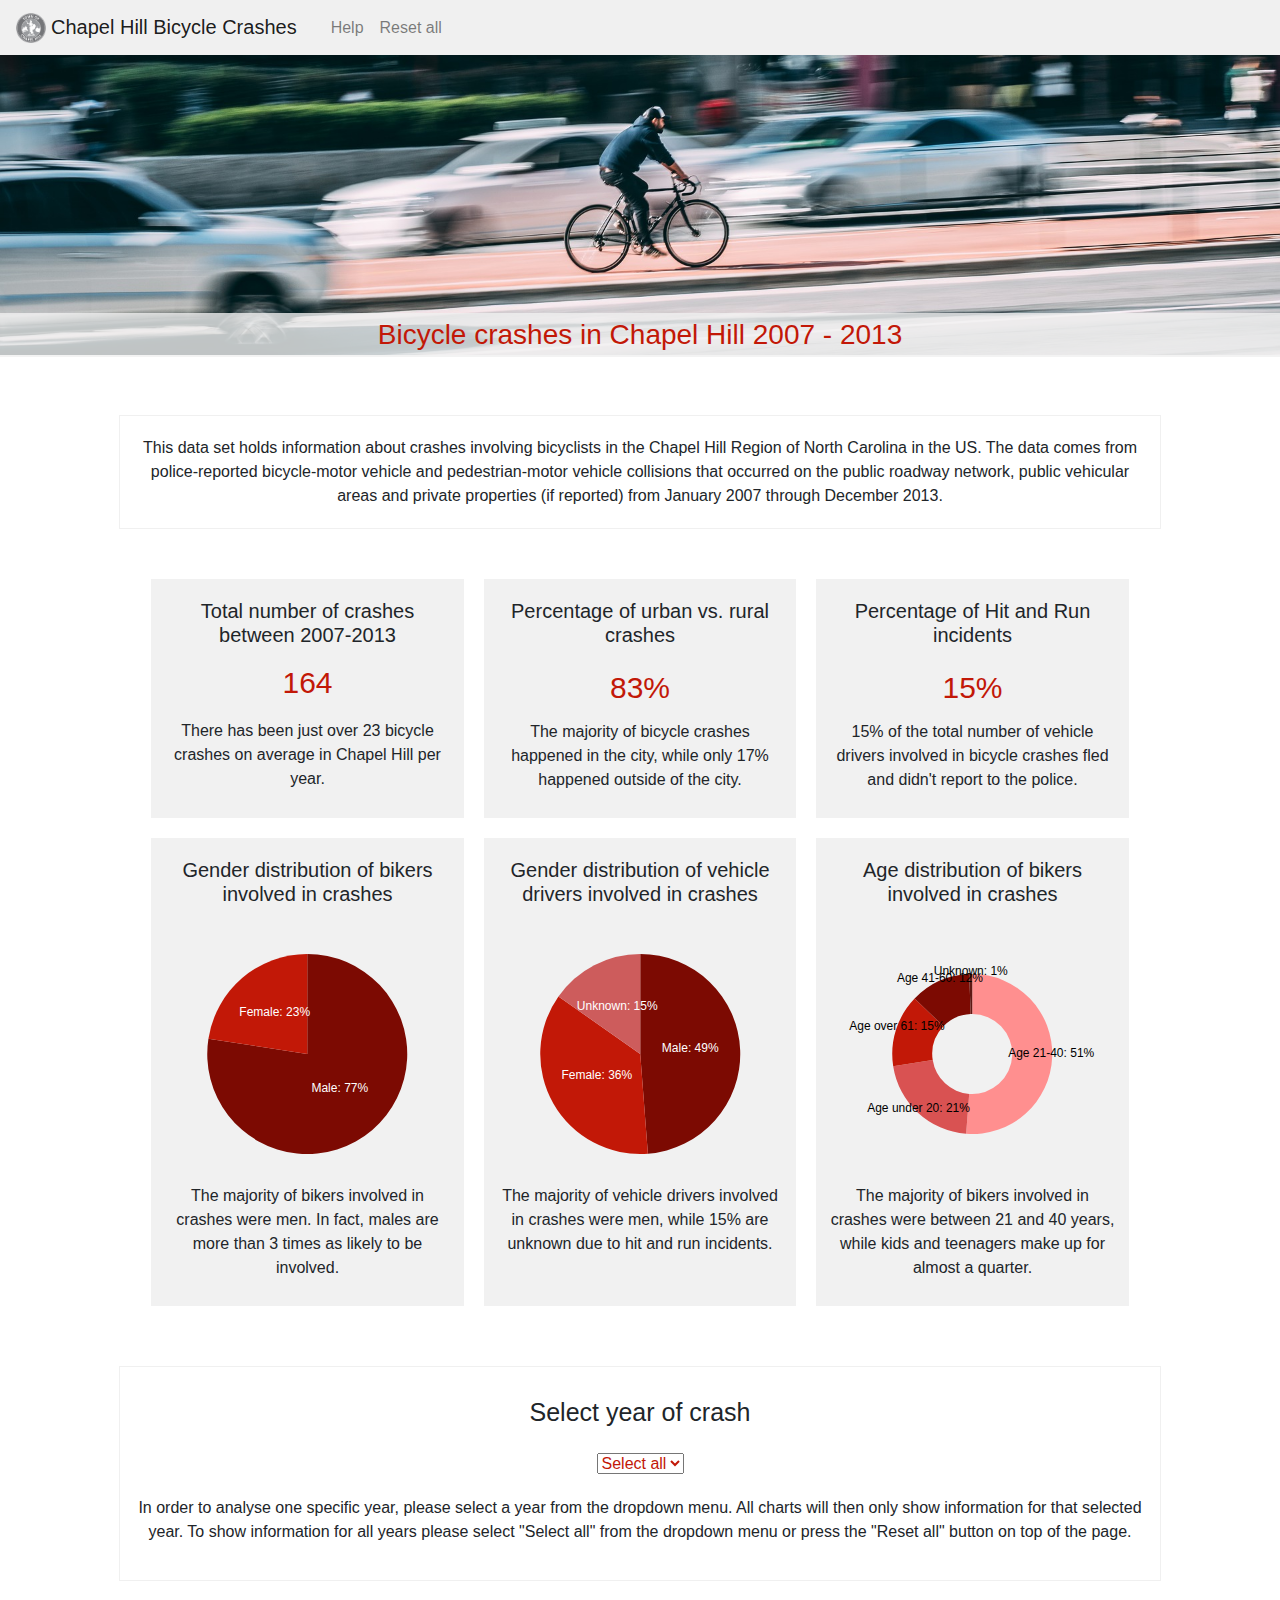
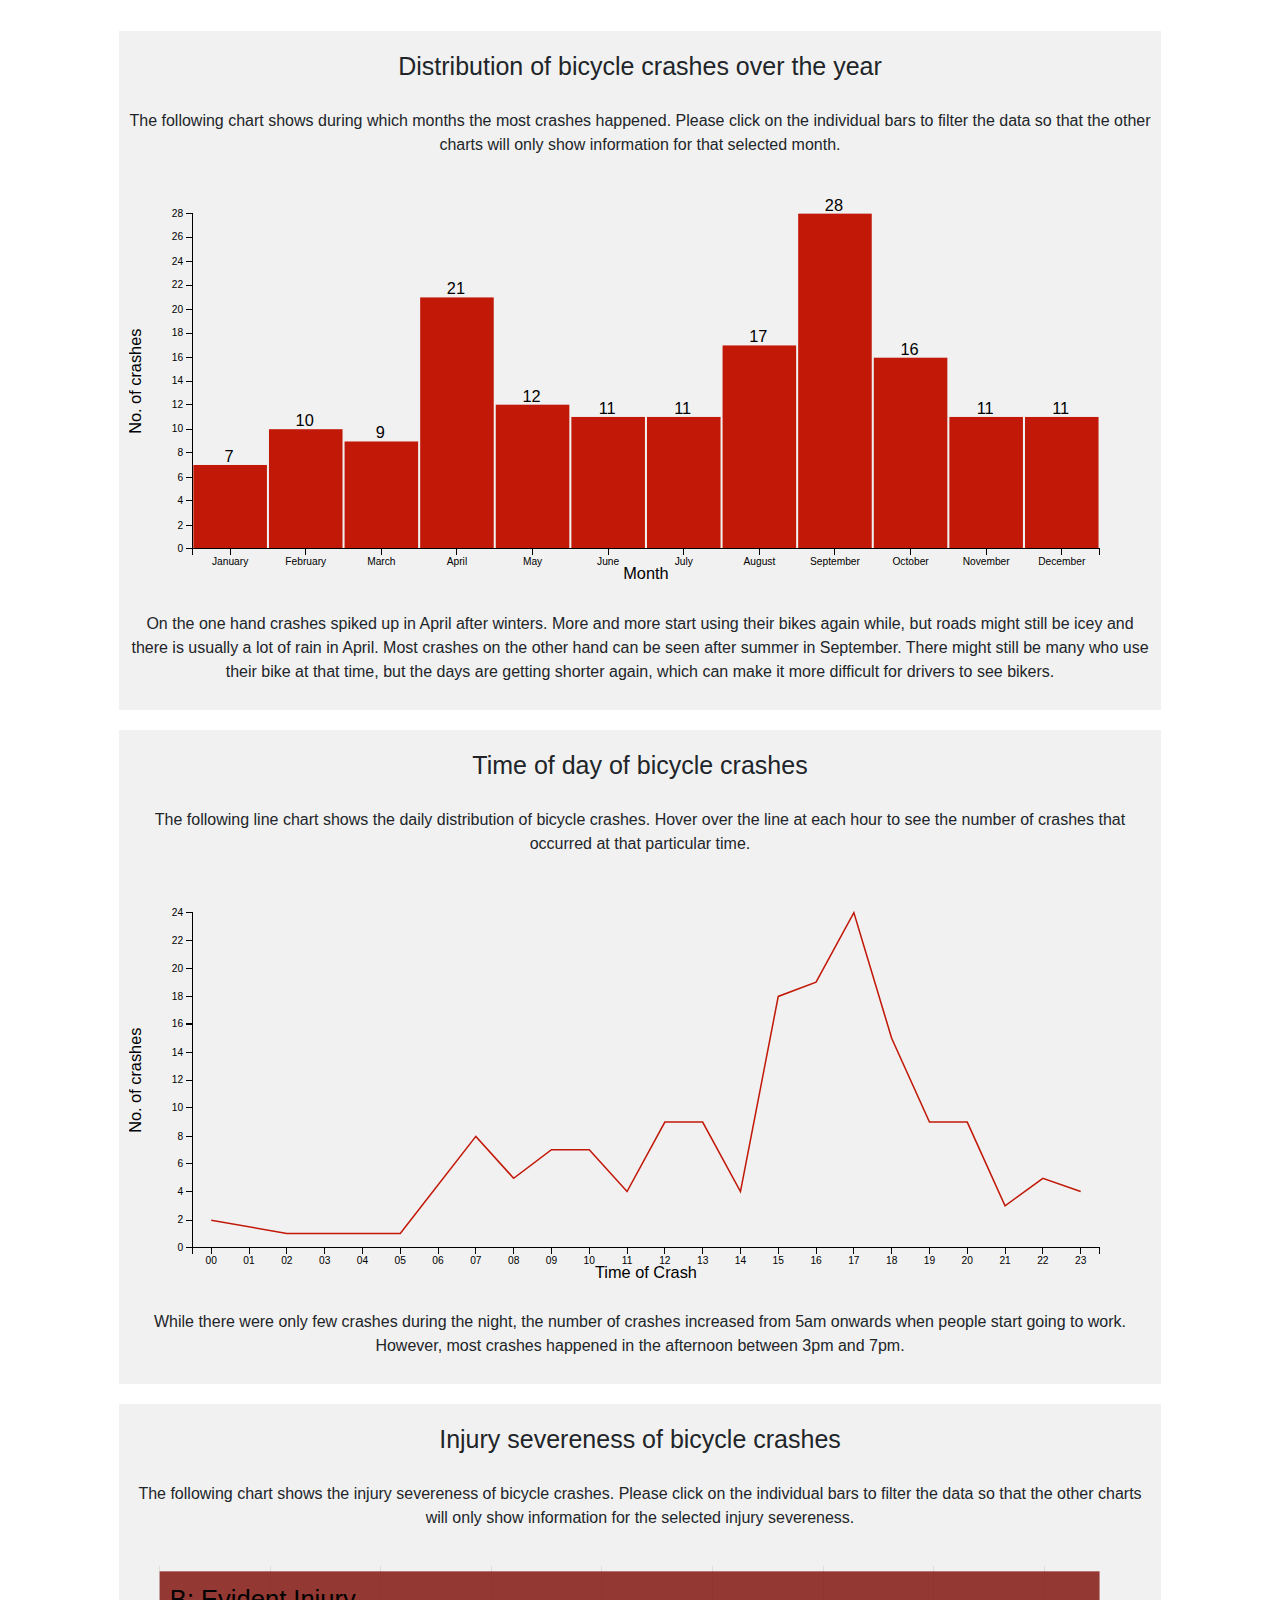
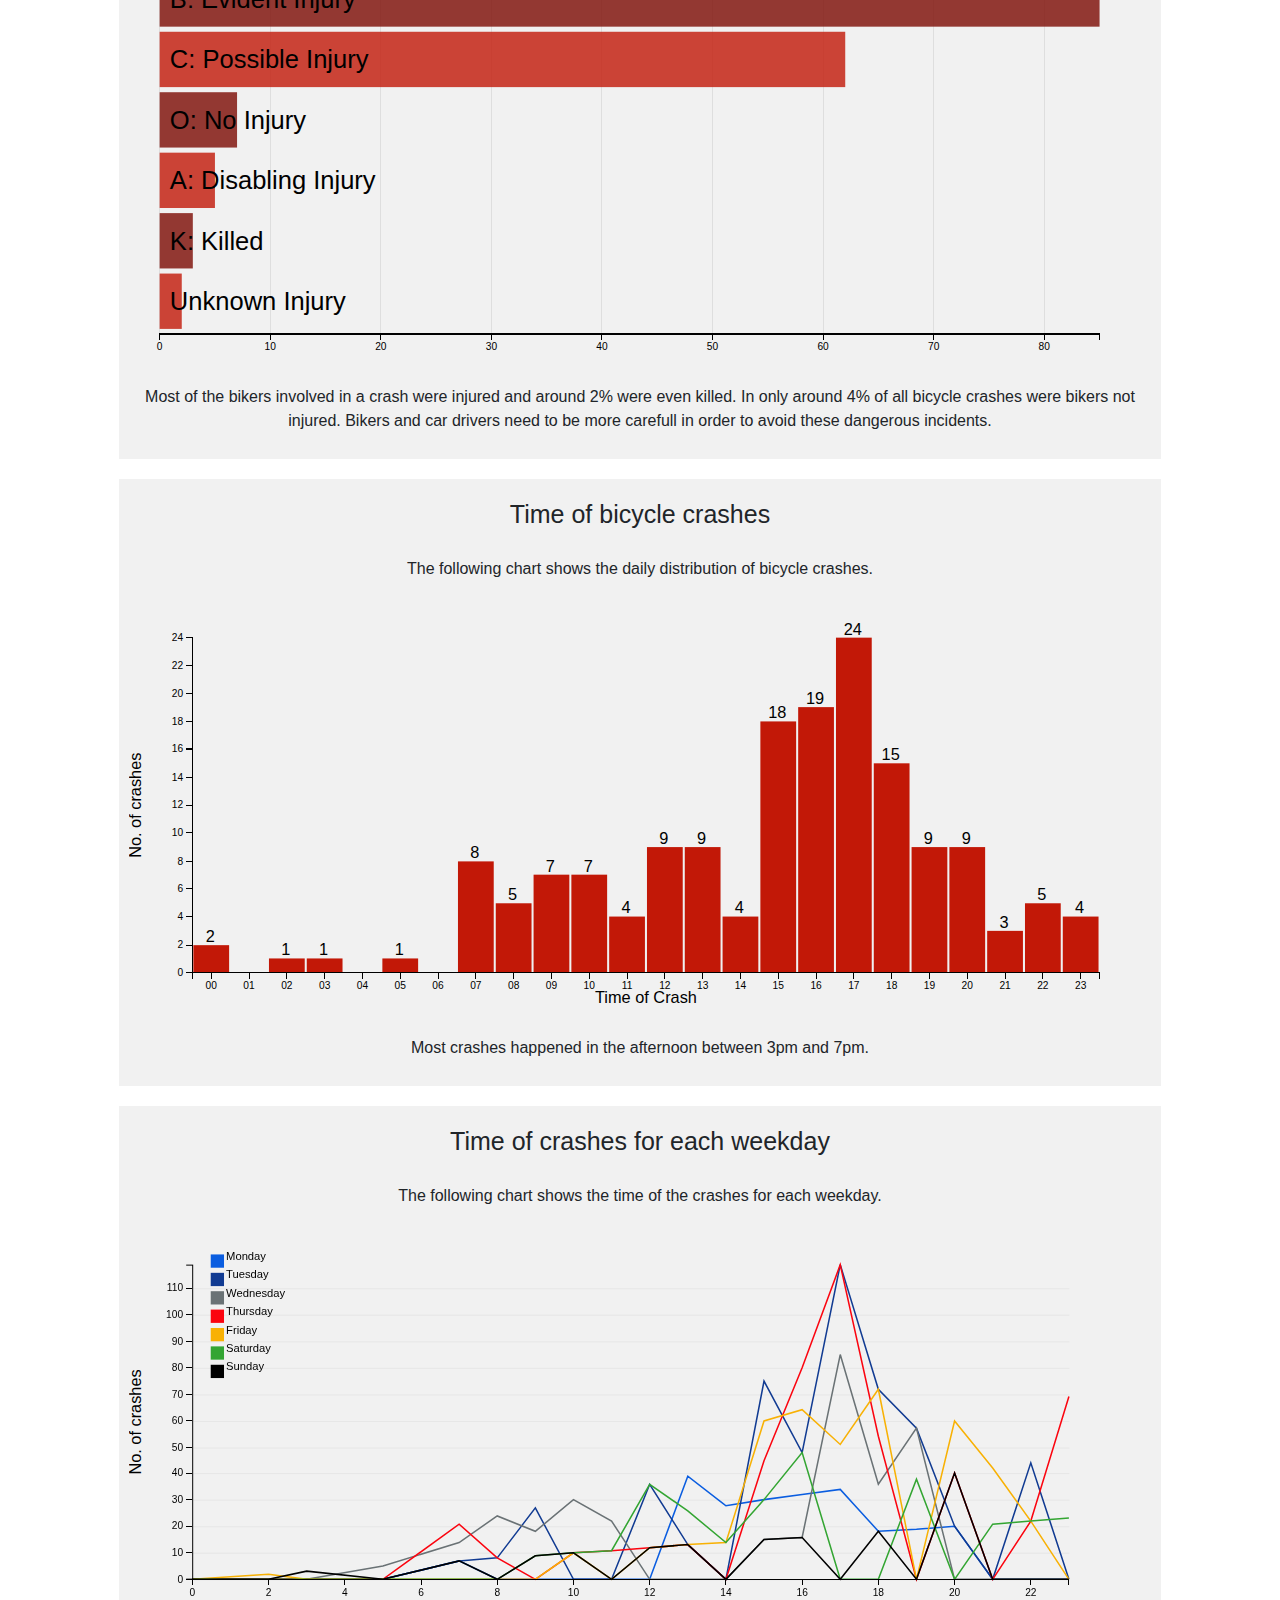
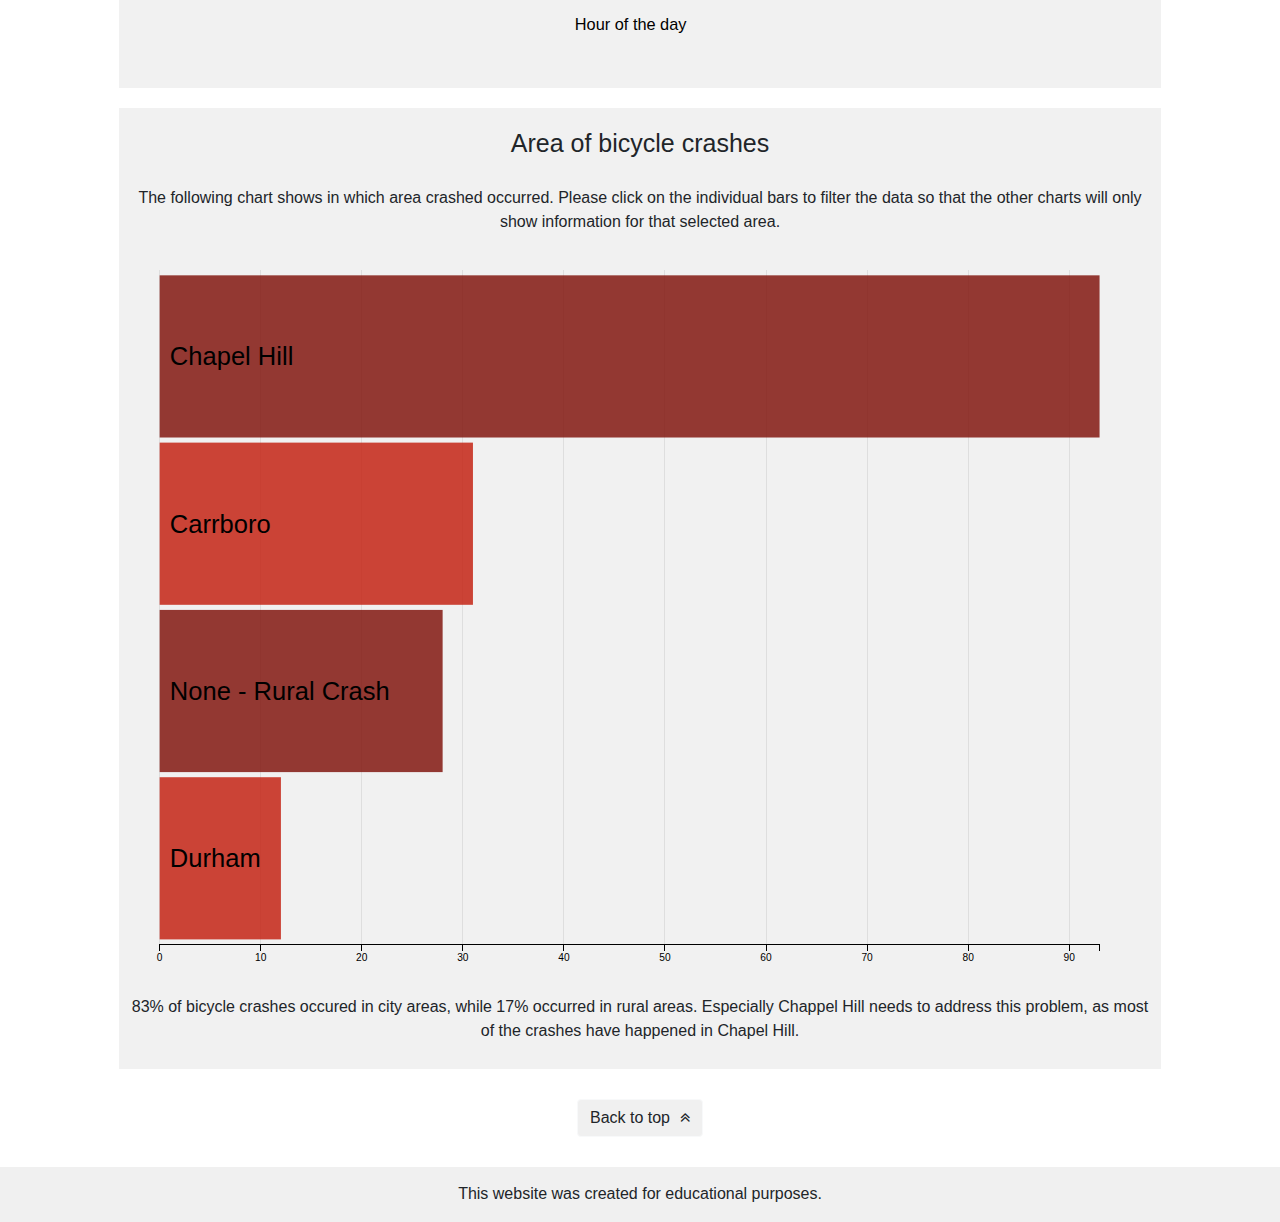
==== index.html @ 03b52eb2 "small changes" ====
<!DOCTYPE html>
<html lang="en">

<head>
    <meta charset="UTF-8">
    <meta name="viewport" content="width=device-width, initial-scale=1.0">
    <meta http-equiv="X-UA-Compatible" content="ie=edge">
    <title>Chapel Hill Bicycle crashes</title>

    <link rel="stylesheet" href="https://stackpath.bootstrapcdn.com/bootstrap/4.3.1/css/bootstrap.min.css" type="text/css" />
    <link rel="stylesheet" href="https://stackpath.bootstrapcdn.com/font-awesome/4.7.0/css/font-awesome.min.css" type="text/css" />
    <link rel="stylesheet" href="assets/css/dc.min.css" type="text/css" />
    <link rel="stylesheet" href="assets/css/style.css" type="text/css" />
    <link rel="shortcut icon" href="assets/images/town.png">

    <script src="assets/js/d3.min.js"></script>
    <script src="assets/js/crossfilter.min.js"></script>
    <script src="assets/js/dc.min.js"></script>
    <script src="assets/js/queue.min.js"></script>
    <script src="assets/js/graph.js"></script>
    <script src="assets/js/helper-reset.js"></script>
</head>

<body id="top-of-page">

    <!--********** Navbar **********-->

    <nav class="navbar navbar-expand-sm navbar-light fixed-top">
        <a class="navbar-brand nav-mobile" href="index.html">
            <img src="assets/images/town.png" width="30" height="30" class="d-inline-block align-center" alt="Chapel Hill">Chapel Hill
        </a>

        <a class="navbar-brand nav-desktop" href="index.html">
            <img src="assets/images/town.png" width="30" height="30" class="d-inline-block align-center" alt="Chapel Hill">Chapel Hill Bicycle Crashes
        </a>

        <button class="navbar-toggler" type="button" data-toggle="collapse" data-target="#navbarNavDropdown" aria-controls="navbarNavDropdown" aria-expanded="false" aria-label="Toggle navigation">
            <span class="navbar-toggler-icon"></span>
        </button>

        <div class="collapse navbar-collapse" id="navbarNavDropdown">
            <ul class="navbar-nav">
                <li class="nav-item">
                    <!--<a class="nav-link" href="">Help</a>-->
                    <button id="help-button" class="nav-link nav-button">Help</button>
                </li>
                <li class="nav-item">
                    <!--<a class="nav-link" id="reset-button" href="">Reset data</a>-->
                    <button id="reset-button" class="nav-link nav-button">Reset all</button>
                </li>
            </ul>
        </div>
    </nav>

    <!--********** Help window **********-->

    <div id="help-modal" class="help-window">
        <div class="help-box">
            <div class="help-header">
                <h2>Help - how to use this dashboard</h2>
                <span class="help-close"><i class="fa fa-window-close" aria-hidden="true"></i></span>
            </div>
            <div class="help-content">
                <p>Using interactive charts and statistical numbers this dashboard illustrates Chapel Hill's bicycle crashes between 2007-2013. By clicking onto a section of most of these charts the data can be filtered to that specific data segment. All
                    other graphs will synchronize and also display data to the specific section. By clicking on multiple sections, the combined data results can be viewed across all charts.</p>
                <p>The data can be reset at anytime by clicking the "Reset all" button at in the navigation bar on the top of the screen. This will be visible at any time, even as you scroll down the page. When in mobile use the "Reset all" button is accessible
                    through the drowndown button on the top right corner.</p>
                <p>The data was retrieved from <a href="https://catalog.data.gov/dataset/bicycle-crashes">Data.gov</a>, where the original data set can be found. Some columns of the data set were removed as they were not needed for this project.</p>
            </div>
        </div>
    </div>

    <!--********** Top **********-->

    <main>
        <header class="container-fluid top-container">
            <div class="row top-pic"></div>
            <h1 class="top-header col-12">Bicycle crashes in Chapel Hill 2007 - 2013</h1>
        </header>

        <section class="container-fluid">
            <div class="container-fluid intro-container">
                <div class="row justify-content-center">
                    <p class="col-lg-10 col-md-12 introduction">This data set holds information about crashes involving bicyclists in the Chapel Hill Region of North Carolina in the US. The data comes from police-reported bicycle-motor vehicle and pedestrian-motor vehicle collisions that occurred
                        on the public roadway network, public vehicular areas and private properties (if reported) from January 2007 through December 2013.</p>
                </div>
            </div>
        </section>

        <!--********** Stats **********-->

        <section class="container-fluid">
            <div class="container-fluid">
                <div class="row justify-content-center">
                    <div class="col-lg-3 col-md-12 stats-box">
                        <h2 class="stats-title">Total number of crashes between 2007-2013</h2>
                        <h3 class="stats-number">164</h3>
                        <!--<div id="crash-number"></div>-->
                        <p>There has been just over 23 bicycle crashes on average in Chapel Hill per year.</p>
                    </div>

                    <div class="col-lg-3 col-md-12 stats-box">
                        <h2 class="stats-title">Percentage of urban vs. rural crashes</h2>
                        <div id="urban-rural-number" class="stats-number"></div>
                        <p>The majority of bicycle crashes happened in the city, while only 17% happened outside of the city.</p>
                    </div>

                    <div class="col-lg-3 col-md-12 stats-box">
                        <h2 class="stats-title">Percentage of Hit and Run incidents</h2>
                        <div id="hit-run-number" class="stats-number"></div>
                        <p>15% of the total number of vehicle drivers involved in bicycle crashes fled and didn't report to the police.</p>
                    </div>
                </div>
            </div>
        </section>

        <!--********** Pie Charts **********-->

        <section class="container-fluid">
            <div class="container-fluid">
                <div class="row justify-content-center">
                    <div class="col-lg-3 col-md-12 stats-box">
                        <h2 class="stats-title">Gender distribution of bikers involved in crashes</h2>
                        <div id="gender-pie-bike"></div>
                        <p>The majority of bikers involved in crashes were men. In fact, males are more than 3 times as likely to be involved.</p>
                    </div>

                    <div class="col-lg-3 col-md-12 stats-box">
                        <h2 class="stats-title">Gender distribution of vehicle drivers involved in crashes</h2>
                        <div id="gender-pie-drvr"></div>
                        <p>The majority of vehicle drivers involved in crashes were men, while 15% are unknown due to hit and run incidents.</p>
                    </div>

                    <div class="col-lg-3 col-md-12 stats-box">
                        <h2 class="stats-title">Age distribution of bikers involved in crashes</h2>
                        <div id="pie-age-class"></div>
                        <p>The majority of bikers involved in crashes were between 21 and 40 years, while kids and teenagers make up for almost a quarter.</p>
                    </div>
                </div>
            </div>
        </section>

        <!--********** Year selector **********-->

        <section class="container-fluid">
            <div class="container-fluid year-selec-container">
                <div class="row justify-content-center">
                    <div class="col-lg-10 col-md-12 year-selector-box">
                        <h2 class="chart-title">Select year of crash</h2>
                        <div class="year-selector-dropdown" id="year-selector"></div>
                        <p>In order to analyse one specific year, please select a year from the dropdown menu. All charts will then only show information for that selected year. To show information for all years please select "Select all" from the dropdown
                            menu or press the "Reset all" button on top of the page.</p>
                    </div>
                </div>
            </div>
        </section>

        <!--********** Months Bar Chart **********-->

        <section class="container-fluid">
            <div class="container-fluid">
                <div class="row justify-content-center">
                    <div class="col-lg-10 col-md-12 graph-box">
                        <h2 class="chart-title">Distribution of bicycle crashes over the year</h2>
                        <p class="chart-intro">The following chart shows during which months the most crashes happened. Please click on the individual bars to filter the data so that the other charts will only show information for that selected month.</p>
                        <div id="crash-month"></div>
                        <p class="chart-description">On the one hand crashes spiked up in April after winters. More and more start using their bikes again while, but roads might still be icey and there is usually a lot of rain in April. Most crashes on the other hand can be seen
                            after summer in September. There might still be many who use their bike at that time, but the days are getting shorter again, which can make it more difficult for drivers to see bikers.</p>

                    </div>
                </div>
            </div>
        </section>

        <!--********** Crash Hour Line Chart **********-->

        <section class="container-fluid">
            <div class="container-fluid">
                <div class="row justify-content-center">
                    <div class="col-lg-10 col-md-12 graph-box">
                        <h2 class="chart-title">Time of day of bicycle crashes</h2>
                        <p class="chart-intro">The following line chart shows the daily distribution of bicycle crashes. Hover over the line at each hour to see the number of crashes that occurred at that particular time.</p>
                        <div id="crash-hour-line"></div>
                        <p class="chart-description">While there were only few crashes during the night, the number of crashes increased from 5am onwards when people start going to work. However, most crashes happened in the afternoon between 3pm and 7pm.</p>
                    </div>
                </div>
            </div>
        </section>

        <!--********** Crash Severeness Row Chart **********-->

        <section class="container-fluid">
            <div class="container-fluid">
                <div class="row justify-content-center">
                    <div class="col-lg-10 col-md-12 graph-box">
                        <h2 class="chart-title">Injury severeness of bicycle crashes</h2>
                        <p class="chart-intro">The following chart shows the injury severeness of bicycle crashes. Please click on the individual bars to filter the data so that the other charts will only show information for the selected injury severeness.</p>
                        <div id="crash-severeness"></div>
                        <p class="chart-description">Most of the bikers involved in a crash were injured and around 2% were even killed. In only around 4% of all bicycle crashes were bikers not injured. Bikers and car drivers need to be more carefull in order to avoid these dangerous
                            incidents.
                        </p>
                    </div>
                </div>
            </div>
        </section>

        <!--********** Crash Hour Bar Chart **********-->

        <section class="container-fluid">
            <div class="container-fluid">
                <div class="row justify-content-center">
                    <div class="col-lg-10 col-md-12 graph-box">
                        <h2 class="chart-title">Time of bicycle crashes</h2>
                        <p class="chart-intro">The following chart shows the daily distribution of bicycle crashes.</p>
                        <div id="crash-hour"></div>
                        <p class="chart-description">Most crashes happened in the afternoon between 3pm and 7pm.</p>
                    </div>
                </div>
            </div>
        </section>

        <!--********** Crash Hour Composite Chart per Weekday **********-->

        <section class="container-fluid">
            <div class="container-fluid">
                <div class="row justify-content-center">
                    <div class="col-lg-10 col-md-12 graph-box">
                        <h2 class="chart-title">Time of crashes for each weekday</h2>
                        <p class="chart-intro">The following chart shows the time of the crashes for each weekday.</p>
                        <div id="time"></div>
                        <p class="chart-description"></p>
                    </div>
                </div>
            </div>
        </section>

        <!--********** Area Row Chart **********-->

        <section class="container-fluid">
            <div class="container-fluid">
                <div class="row justify-content-center">
                    <div class="col-lg-10 col-md-12 graph-box">
                        <h2 class="chart-title">Area of bicycle crashes</h2>
                        <p class="chart-intro">The following chart shows in which area crashed occurred. Please click on the individual bars to filter the data so that the other charts will only show information for that selected area.</p>
                        <div id="crash-city"></div>
                        <p class="chart-description">83% of bicycle crashes occured in city areas, while 17% occurred in rural areas. Especially Chappel Hill needs to address this problem, as most of the crashes have happened in Chapel Hill.</p>
                    </div>
                </div>
            </div>
        </section>

        <!--********** Back to Top Button **********-->

        <section class="container-fluid">
            <div class="row justify-content-center">
                <div class="col-lg-10 col-md-12 back-to-top">
                    <a href="#top-of-page" class="btn btn-light back-to-top-button">Back to top<i class="fa fa-angle-double-up" aria-hidden="true"></i></a>
                </div>
            </div>
        </section>

    </main>

    <footer class="container-fluid">
        <div class="footer-text">
            <p>This website was created for educational purposes.</p>
        </div>
    </footer>

    <script src="https://code.jquery.com/jquery-3.3.1.slim.min.js" integrity="sha384-q8i/X+965DzO0rT7abK41JStQIAqVgRVzpbzo5smXKp4YfRvH+8abtTE1Pi6jizo" crossorigin="anonymous"></script>
    <script src="https://stackpath.bootstrapcdn.com/bootstrap/4.1.3/js/bootstrap.min.js" integrity="sha384-ChfqqxuZUCnJSK3+MXmPNIyE6ZbWh2IMqE241rYiqJxyMiZ6OW/JmZQ5stwEULTy" crossorigin="anonymous"></script>
</body>

</html>
---- assets/css/dc.min.css ----
.dc-chart .box text,.dc-chart g.axis text{-webkit-touch-callout:none;-khtml-user-select:none;pointer-events:none}.dc-chart path.dc-symbol,.dc-legend g.dc-legend-item.fadeout{fill-opacity:.5;stroke-opacity:.5}div.dc-chart{float:left}.dc-chart rect.bar{stroke:none;cursor:pointer}.dc-chart rect.bar:hover{fill-opacity:.5}.dc-chart rect.deselected{stroke:none;fill:#ccc}.dc-chart .pie-slice{fill:#fff;font-size:12px;cursor:pointer}.dc-chart .pie-slice.external{fill:#000}.dc-chart .pie-slice :hover,.dc-chart .pie-slice.highlight{fill-opacity:.8}.dc-chart .pie-path{fill:none;stroke-width:2px;stroke:#000;opacity:.4}.dc-chart .selected circle,.dc-chart .selected path{stroke-width:3;stroke:#ccc;fill-opacity:1}.dc-chart .deselected circle,.dc-chart .deselected path{stroke:none;fill-opacity:.5;fill:#ccc}.dc-chart .axis line,.dc-chart .axis path{fill:none;stroke:#000;shape-rendering:crispEdges}.dc-chart .axis text{font:10px sans-serif}.dc-chart .axis .grid-line,.dc-chart .axis .grid-line line,.dc-chart .grid-line,.dc-chart .grid-line line{fill:none;stroke:#ccc;opacity:.5;shape-rendering:crispEdges}.dc-chart .brush rect.background{z-index:-999}.dc-chart .brush rect.extent{fill:#4682b4;fill-opacity:.125}.dc-chart .brush .resize path{fill:#eee;stroke:#666}.dc-chart path.line{fill:none;stroke-width:1.5px}.dc-chart path.area{fill-opacity:.3;stroke:none}.dc-chart path.highlight{stroke-width:3;fill-opacity:1;stroke-opacity:1}.dc-chart g.state{cursor:pointer}.dc-chart g.state :hover{fill-opacity:.8}.dc-chart g.state path{stroke:#fff}.dc-chart g.deselected path{fill:grey}.dc-chart g.deselected text{display:none}.dc-chart g.row rect{fill-opacity:.8;cursor:pointer}.dc-chart g.row rect:hover{fill-opacity:.6}.dc-chart g.row text{fill:#fff;font-size:12px;cursor:pointer}.dc-chart g.dc-tooltip path{fill:none;stroke:grey;stroke-opacity:.8}.dc-chart g.county path{stroke:#fff;fill:none}.dc-chart g.debug rect{fill:#00f;fill-opacity:.2}.dc-chart g.axis text{-webkit-user-select:none;-moz-user-select:none;-ms-user-select:none;user-select:none}.dc-chart .node{font-size:.7em;cursor:pointer}.dc-chart .node :hover{fill-opacity:.8}.dc-chart .bubble{stroke:none;fill-opacity:.6}.dc-chart .highlight{fill-opacity:1;stroke-opacity:1}.dc-chart .fadeout{fill-opacity:.2;stroke-opacity:.2}.dc-chart .box text{font:10px sans-serif;-webkit-user-select:none;-moz-user-select:none;-ms-user-select:none;user-select:none}.dc-chart .box circle,.dc-chart .box line{fill:#fff}.dc-chart .box circle,.dc-chart .box line,.dc-chart .box rect{stroke:#000;stroke-width:1.5px}.dc-chart .box .center{stroke-dasharray:3,3}.dc-chart .box .outlier{fill:none;stroke:#ccc}.dc-chart .symbol,.dc-chart circle.dot{stroke:none}.dc-chart .box.deselected{opacity:.5}.dc-chart .box.deselected .box{fill:#ccc}.dc-chart .heatmap .box-group.deselected rect{stroke:none;fill-opacity:.5;fill:#ccc}.dc-chart .heatmap g.axis text{pointer-events:all;cursor:pointer}.dc-chart .empty-chart .pie-slice{cursor:default}.dc-chart .empty-chart .pie-slice path{fill:#fee;cursor:default}.dc-data-count{float:right;margin-top:15px;margin-right:15px}.dc-data-count .filter-count,.dc-data-count .total-count{color:#3182bd;font-weight:700}.dc-legend{font-size:11px}.dc-legend .dc-legend-item{cursor:pointer}.dc-hard .number-display{float:none}
---- assets/css/style.css ----
body {
    padding-top: 55px;
}

/* ************************************************** Navbar */

.navbar {
    margin-bottom: 0;
    width: 100%;
    height: 55px;
    background-color: rgb(240, 240, 240);
    border: 0;
}

.navbar-brand img {
    margin-right: 5px;
}

.nav-desktop {
    display: none;
}

.navbar-collapse {
    background-color: rgb(240, 240, 240);
}

.navbar .navbar-toggler {
    border: 0;
}

.navbar-nav {
    padding-left: 10px;
}

.nav-button {
    border: none;
    background-color: transparent;
}

/* ************************************************** Help window */

.help-window {
    display: none;
    position: fixed;
    z-index: 1;
    left: 0;
    top: 0;
    width: 100%;
    height: 100%;
    overflow: auto;
    background-color: rgba(0, 0, 0, 0.7);
}

.help-box {
    margin: 25% auto;
    padding: 20px;
    position: relative;
    width: 80%;
    background-color: rgb(240, 240, 240);
    animation-name: helpWindow;
    animation-duration: 0.3s;
}

@keyframes helpWindow {
    from {
        left: -500px;
        opacity: 0;
    }
    to {
        left: 0;
        opacity: 1;
    }
}

.help-header {
    text-align: center;
}

.help-header h2 {
    font-size: 20px;
    padding-top: 15px;
}

.help-close {
    position: absolute;
    top: 0px;
    left: 90%;
    font-size: 1.5em;
    padding-top: 10px;
}

.help-close:hover {
    color: grey;
    cursor: pointer;
}

.help-content {
    padding: 20px 30px;
}

/* ************************************************** Top */

.top-container {
    position: relative;
    text-align: center;
}

.top-pic {
    height: 300px;
    background-image: url('../images/bike-traffic.jpg');
    background-position: center;
    background-repeat: no-repeat;
    background-size: cover;
}

.top-header {
    font-size: 25px;
    color: #C21807;
    background-color: rgba(240, 240, 240, 0.8);
    position: absolute;
    top: 77%;
    left: 0;
    padding: 5px 0;
}

.intro-container {
    padding-top: 50px;
    padding-bottom: 30px;
}

.introduction {
    border: 1px solid rgba(240, 240, 240);
    padding: 20px 10px;
    margin: 10px;
    text-align: center;
}

/* ************************************************** Stat Numbers */

.stats-box {
    padding: 10px;
    margin: 10px;
    text-align: center;
    background-color: rgb(240, 240, 240, 0.9);
}

.stats-title {
    font-size: 20px;
    padding-top: 10px;
    padding-bottom: 10px;
}

.stats-number {
    font-size: 30px;
    padding-bottom: 10px;
    color: #C21807;
    text-align: center;
}

div.dc-chart {
    float: none!important;
}

.dc-chart g.row text {
    fill: black;
    font-size: 25px;
}

.year-selec-container {
    padding-top: 40px;
    padding-bottom: 30px;
}

.year-selector-box {
    padding: 20px 10px;
    margin: 10px;
    border: 1px solid rgba(240, 240, 240);
    text-align: center;
}

.year-selector-dropdown {
    padding-top: 7px;
    padding-bottom: 20px;
}

.dc-select-menu {
    color: #C21807;
}

/* ************************************************** Charts */

.graph-box {
    padding: 10px;
    margin: 10px;
    text-align: center;
    background-color: rgb(240, 240, 240, 0.9);
}

.chart-title {
    font-size: 25px;
    padding-top: 10px;
    padding-bottom: 10px;
    /*color: #C21807;*/
}

.chart-intro {
    padding-top: 10px;
    padding-bottom: 10px;
}

.chart-description {
    padding-top: 20px;
}

.x-axis-label {
    padding-top: 20px;
}

/* ************************************************** Back to Top Button */

.back-to-top {
    padding-top: 20px;
    padding-bottom: 30px;
    text-align: center;
}

.back-to-top-button {
    background-color: rgb(240, 240, 240);
}

.fa-angle-double-up {
    padding-left: 10px;
}


/* ************************************************** Footer */

footer {
    height: 55px;
    background-color: rgb(240, 240, 240);
}

.footer-text {
    font-size: 11px;
    text-align: center;
    padding-top: 15px;
}

/* ************************************************** Media Queries */

@media (min-width:470px) {
    .nav-mobile {
        display: none;
    }
    .nav-desktop {
        display: inline-block;
    }
    .top-header {
        top: 87%;
    }
    .footer-text {
        font-size:16px;
    }
}

@media (min-width:524px) {
    .top-header {
        font-size: 28px;
        top: 86%;
    }
}

@media (min-width:1030px) {
    .help-header h2 {
        font-size: 25px;
    }
}
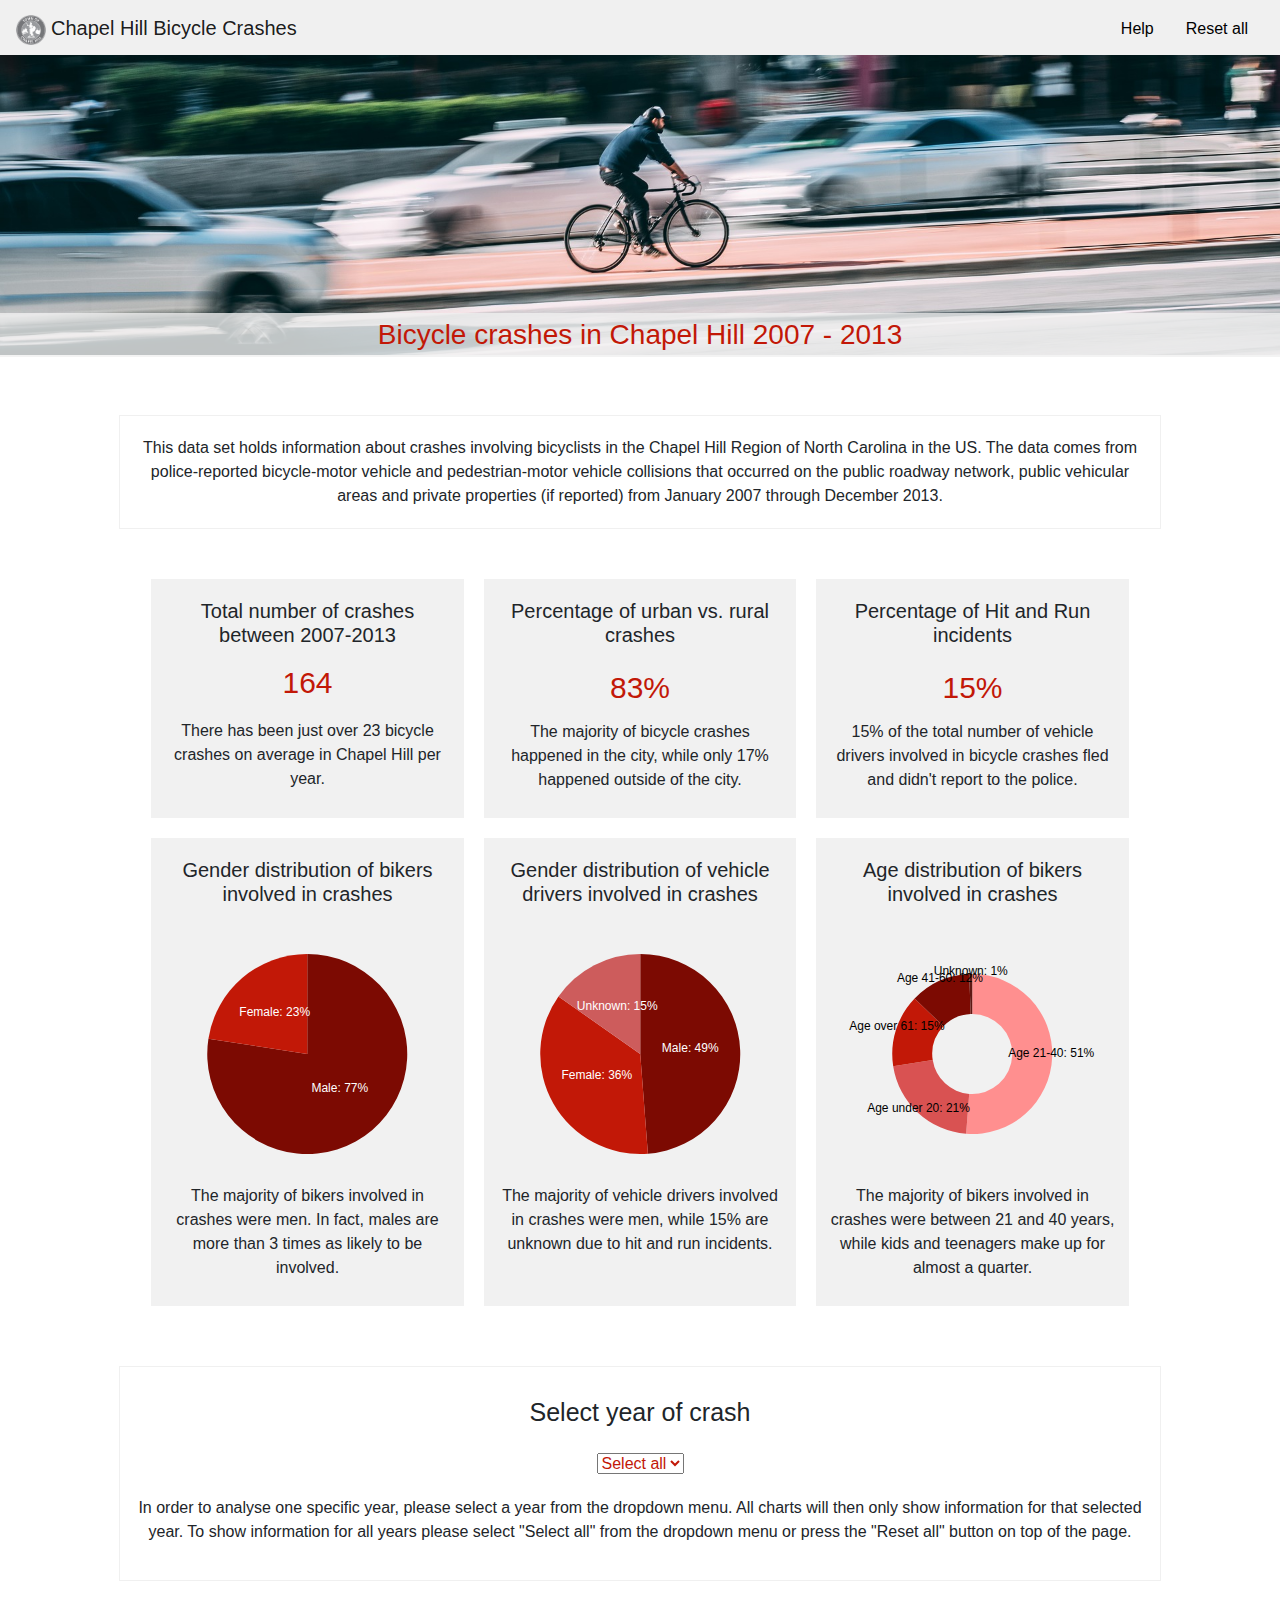
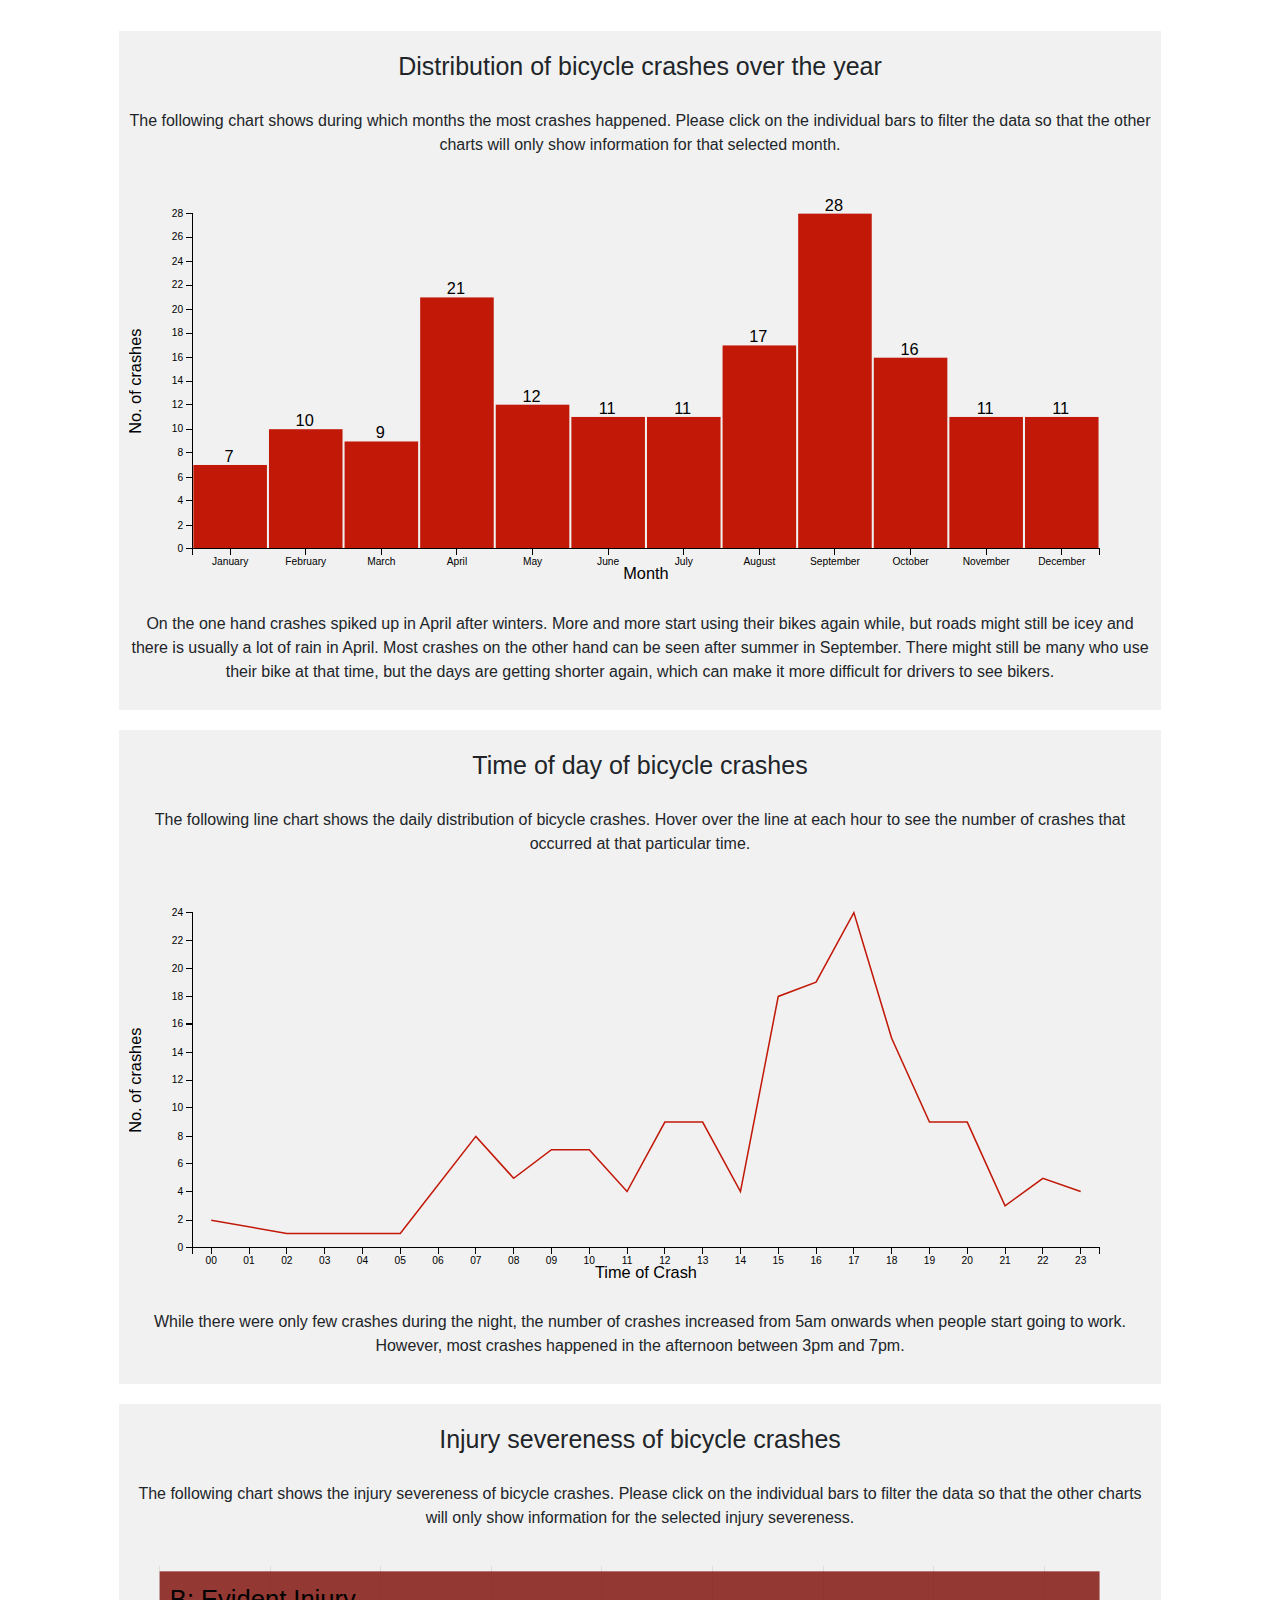
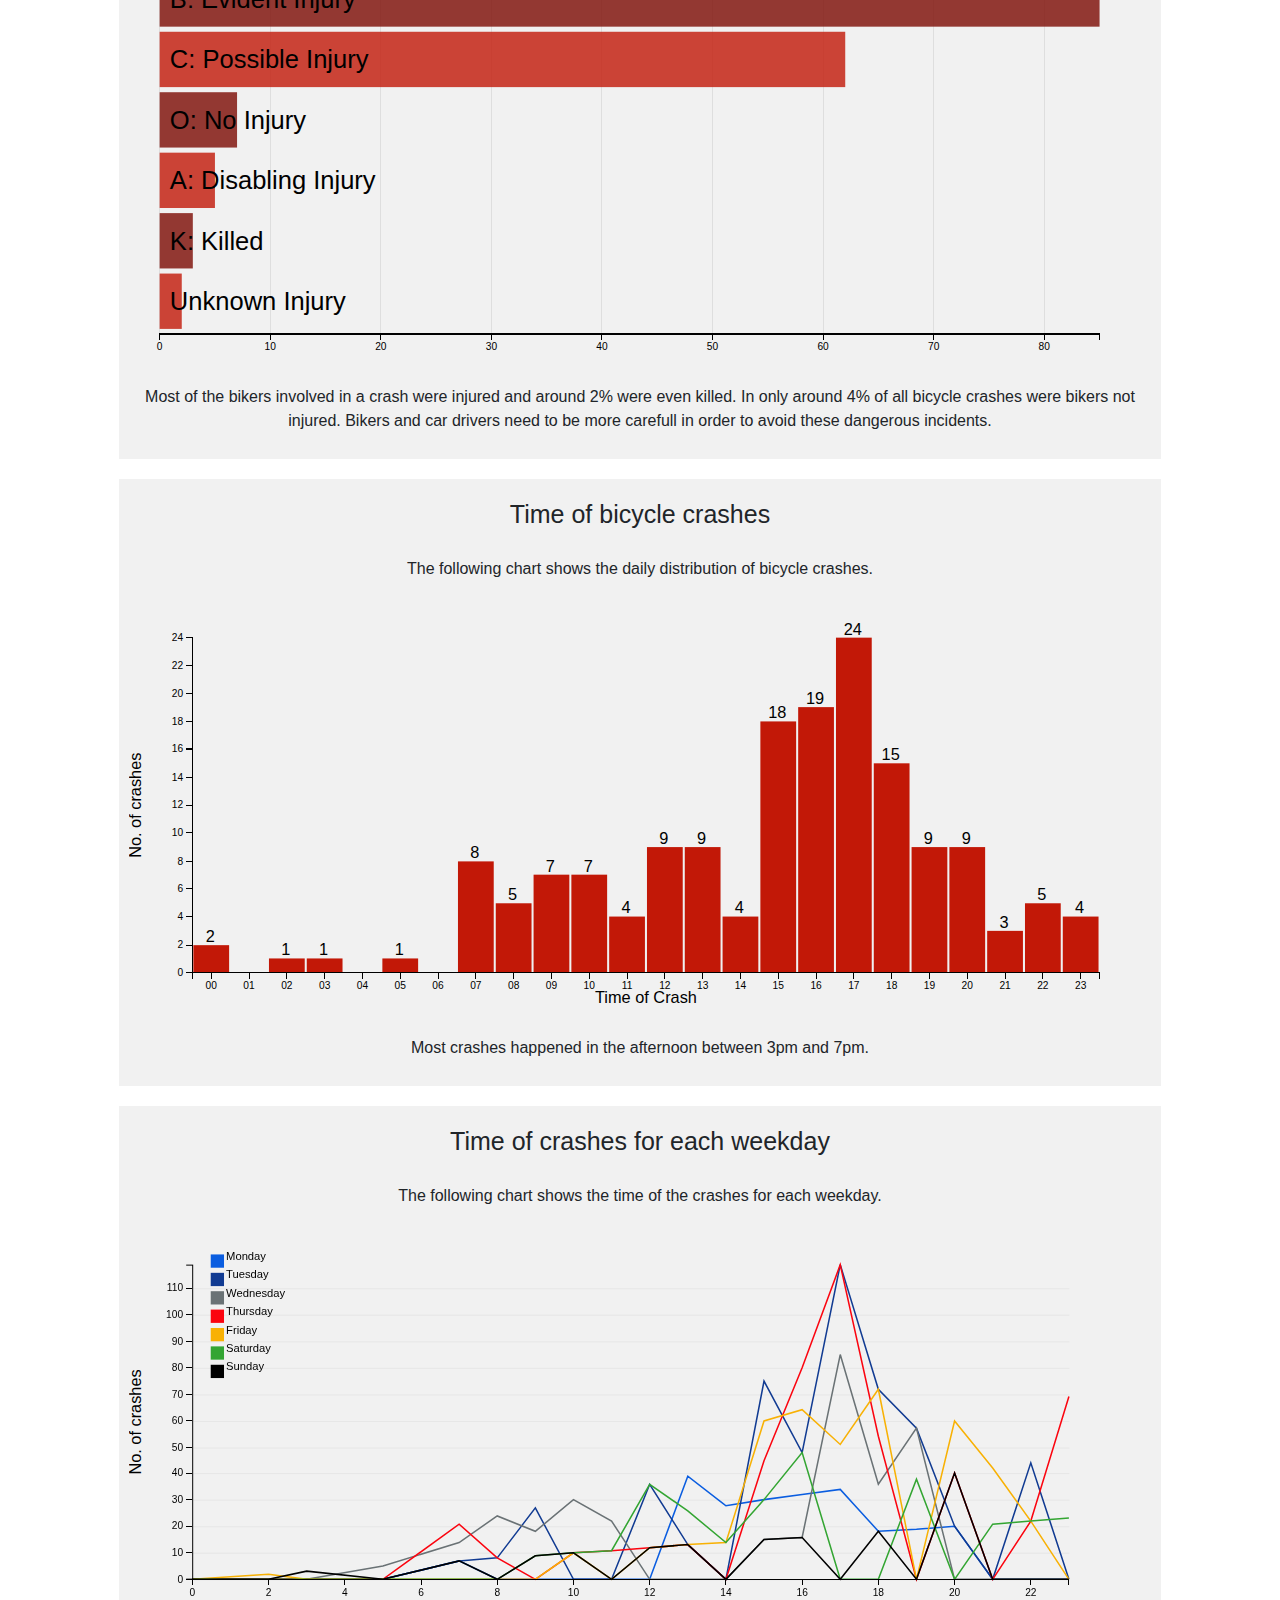
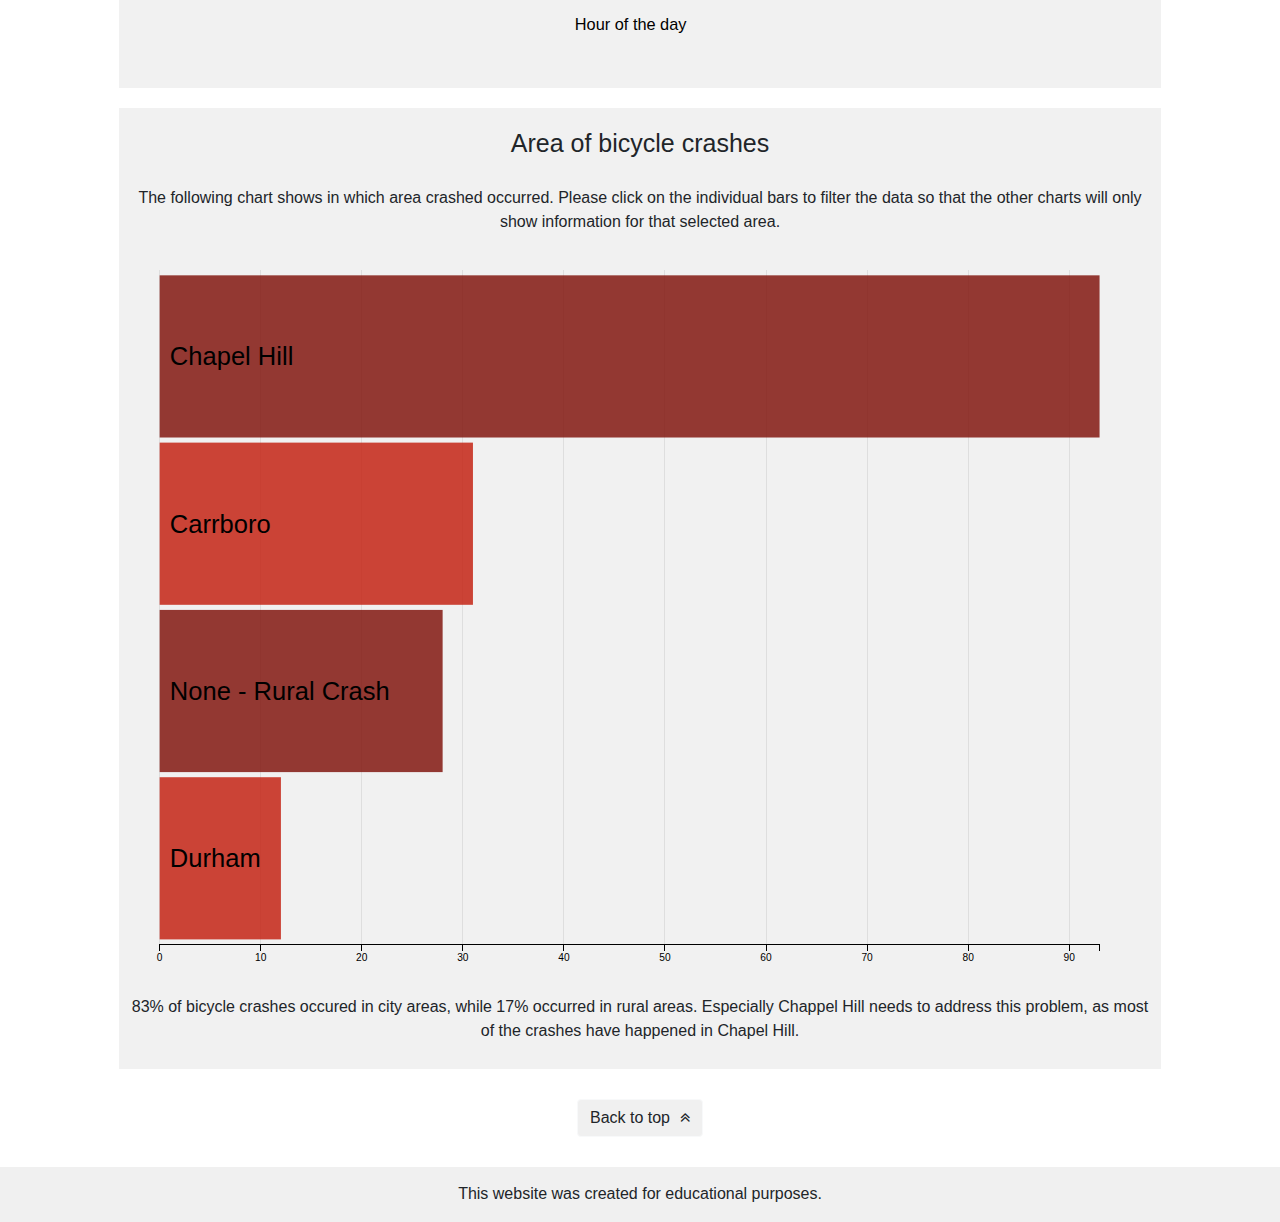
==== commit 51c854a1: "small changes" ====
--- a/index.html
+++ b/index.html
@@ -25,7 +25,7 @@
 
     <!--********** Navbar **********-->
 
-    <nav class="navbar navbar-expand-sm navbar-light fixed-top">
+    <!--<nav class="navbar navbar-expand-sm navbar-light fixed-top">
         <a class="navbar-brand nav-mobile" href="index.html">
             <img src="assets/images/town.png" width="30" height="30" class="d-inline-block align-center" alt="Chapel Hill">Chapel Hill
         </a>
@@ -38,17 +38,34 @@
             <span class="navbar-toggler-icon"></span>
         </button>
 
-        <div class="collapse navbar-collapse" id="navbarNavDropdown">
+        <div class="collapse navbar-collapse nav-btn" id="navbarNavDropdown">
             <ul class="navbar-nav">
                 <li class="nav-item">
-                    <!--<a class="nav-link" href="">Help</a>-->
                     <button id="help-button" class="nav-link nav-button">Help</button>
                 </li>
                 <li class="nav-item">
-                    <!--<a class="nav-link" id="reset-button" href="">Reset data</a>-->
                     <button id="reset-button" class="nav-link nav-button">Reset all</button>
                 </li>
             </ul>
+        </div>
+    </nav>-->
+
+    <nav class="navbar navbar-light fixed-top">
+        <a class="navbar-brand nav-no-name" href="index.html">
+            <img src="assets/images/town.png" width="30" height="30" class="d-inline-block align-center" alt="Chapel Hill">
+        </a>
+        
+        <a class="navbar-brand nav-mobile" href="index.html">
+            <img src="assets/images/town.png" width="30" height="30" class="d-inline-block align-center" alt="Chapel Hill">Chapel Hill
+        </a>
+
+        <a class="navbar-brand nav-desktop" href="index.html">
+            <img src="assets/images/town.png" width="30" height="30" class="d-inline-block align-center" alt="Chapel Hill">Chapel Hill Bicycle Crashes
+        </a>
+
+        <div class="nav-btns">
+            <button id="help-button" class="nav-link nav-button">Help</button>
+            <button id="reset-button" class="nav-link nav-button">Reset all</button>
         </div>
     </nav>
 
@@ -63,7 +80,7 @@
             <div class="help-content">
                 <p>Using interactive charts and statistical numbers this dashboard illustrates Chapel Hill's bicycle crashes between 2007-2013. By clicking onto a section of most of these charts the data can be filtered to that specific data segment. All
                     other graphs will synchronize and also display data to the specific section. By clicking on multiple sections, the combined data results can be viewed across all charts.</p>
-                <p>The data can be reset at anytime by clicking the "Reset all" button at in the navigation bar on the top of the screen. This will be visible at any time, even as you scroll down the page. When in mobile use the "Reset all" button is accessible
+                <p>The data can be reset at anytime by clicking the "Reset all" button in the navigation bar on the top of the screen. It will be visible at any time, even as you scroll down the page. When in mobile use, the "Reset all" button is accessible
                     through the drowndown button on the top right corner.</p>
                 <p>The data was retrieved from <a href="https://catalog.data.gov/dataset/bicycle-crashes">Data.gov</a>, where the original data set can be found. Some columns of the data set were removed as they were not needed for this project.</p>
             </div>
--- a/assets/css/style.css
+++ b/assets/css/style.css
@@ -16,20 +16,17 @@
     margin-right: 5px;
 }
 
+.nav-mobile {
+    display: none;
+}
+
 .nav-desktop {
     display: none;
 }
 
-.navbar-collapse {
-    background-color: rgb(240, 240, 240);
-}
-
-.navbar .navbar-toggler {
-    border: 0;
-}
-
-.navbar-nav {
-    padding-left: 10px;
+.nav-btns {
+    display: flex;
+    float: right;
 }
 
 .nav-button {
@@ -48,17 +45,18 @@
     width: 100%;
     height: 100%;
     overflow: auto;
+    background-color: rgb(0,0,0);
     background-color: rgba(0, 0, 0, 0.7);
 }
 
 .help-box {
-    margin: 25% auto;
+    background-color: rgb(240, 240, 240);
+    margin: 15% auto;
     padding: 20px;
     position: relative;
     width: 80%;
-    background-color: rgb(240, 240, 240);
     animation-name: helpWindow;
-    animation-duration: 0.3s;
+    animation-duration: 0.4s;
 }
 
 @keyframes helpWindow {
@@ -248,15 +246,27 @@
 
 /* ************************************************** Media Queries */
 
+@media (min-width:336px) {
+   .nav-no-name {
+       display: none;
+   }
+   .nav-mobile {
+       display: inline-block;
+   }
+}
+
 @media (min-width:470px) {
+    .top-header {
+        top: 87%;
+    }
+}
+
+@media (min-width:512px) {
     .nav-mobile {
         display: none;
     }
     .nav-desktop {
         display: inline-block;
-    }
-    .top-header {
-        top: 87%;
     }
     .footer-text {
         font-size:16px;
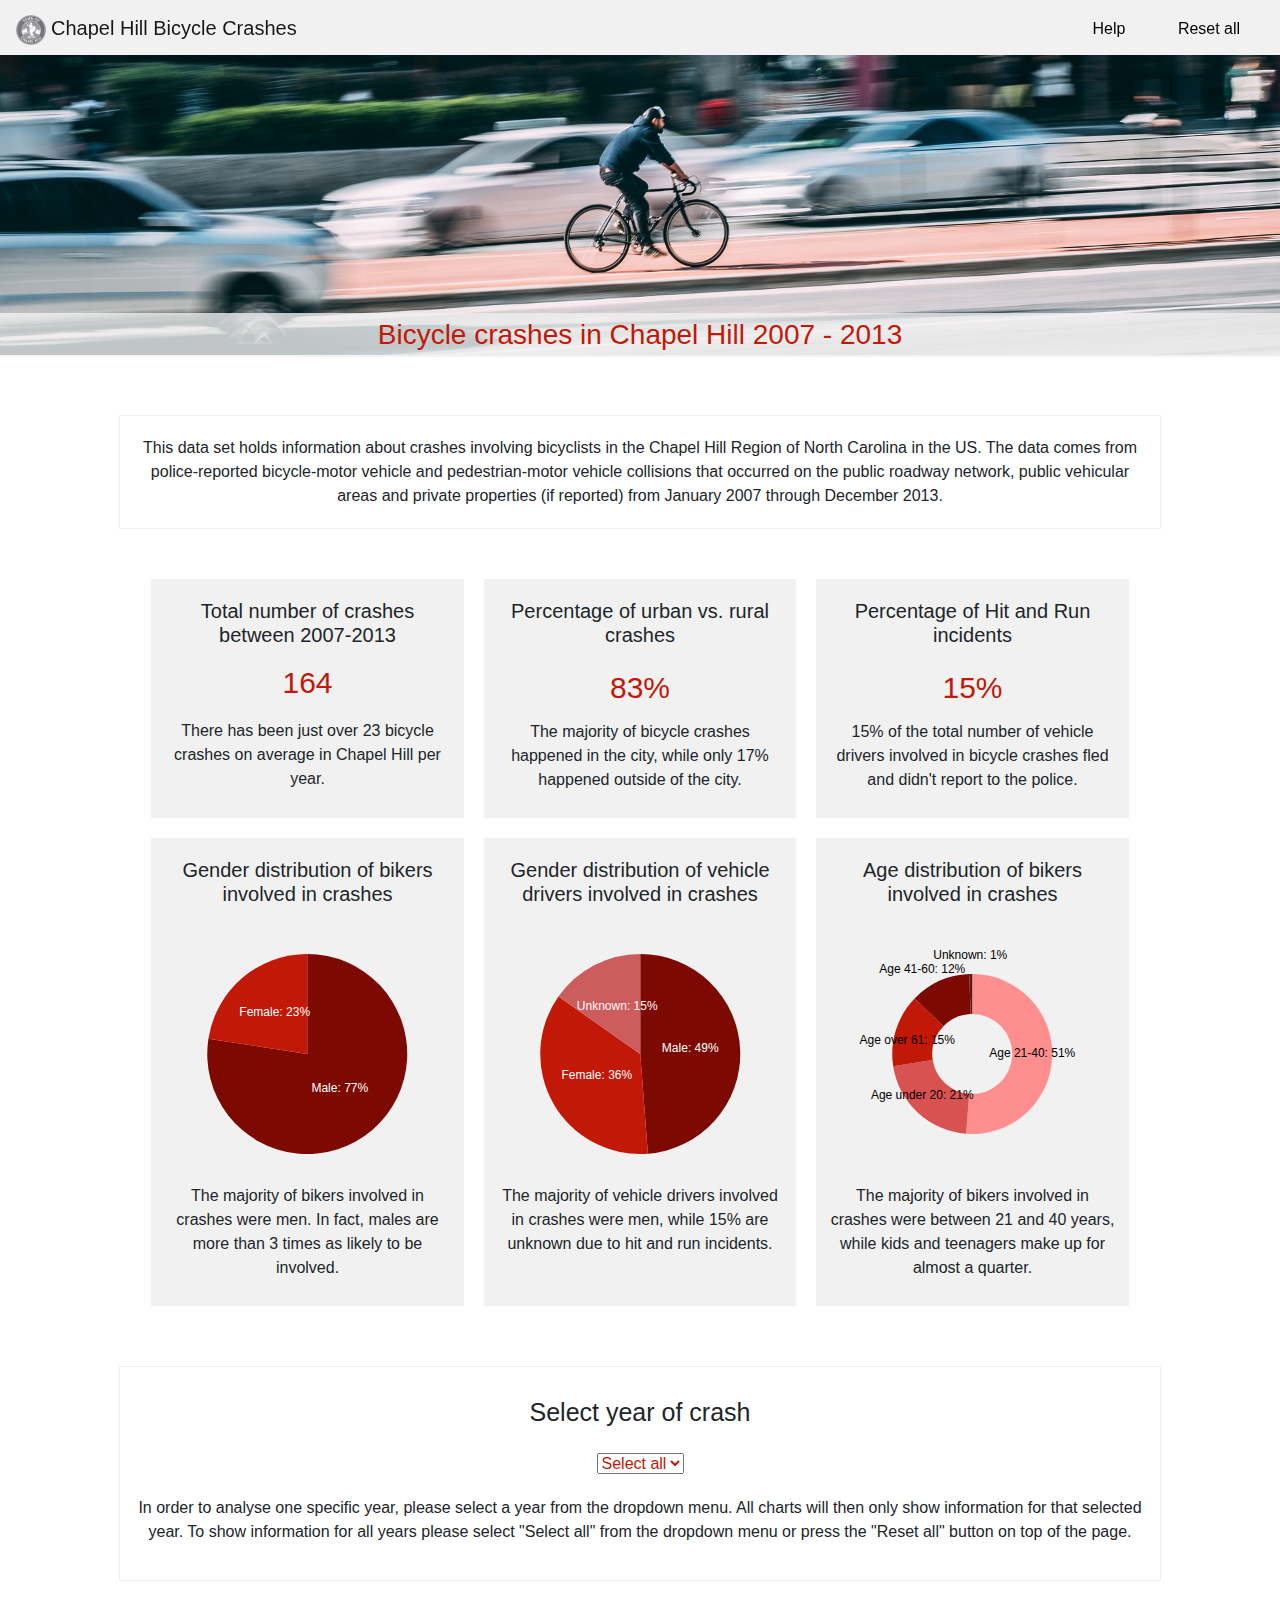
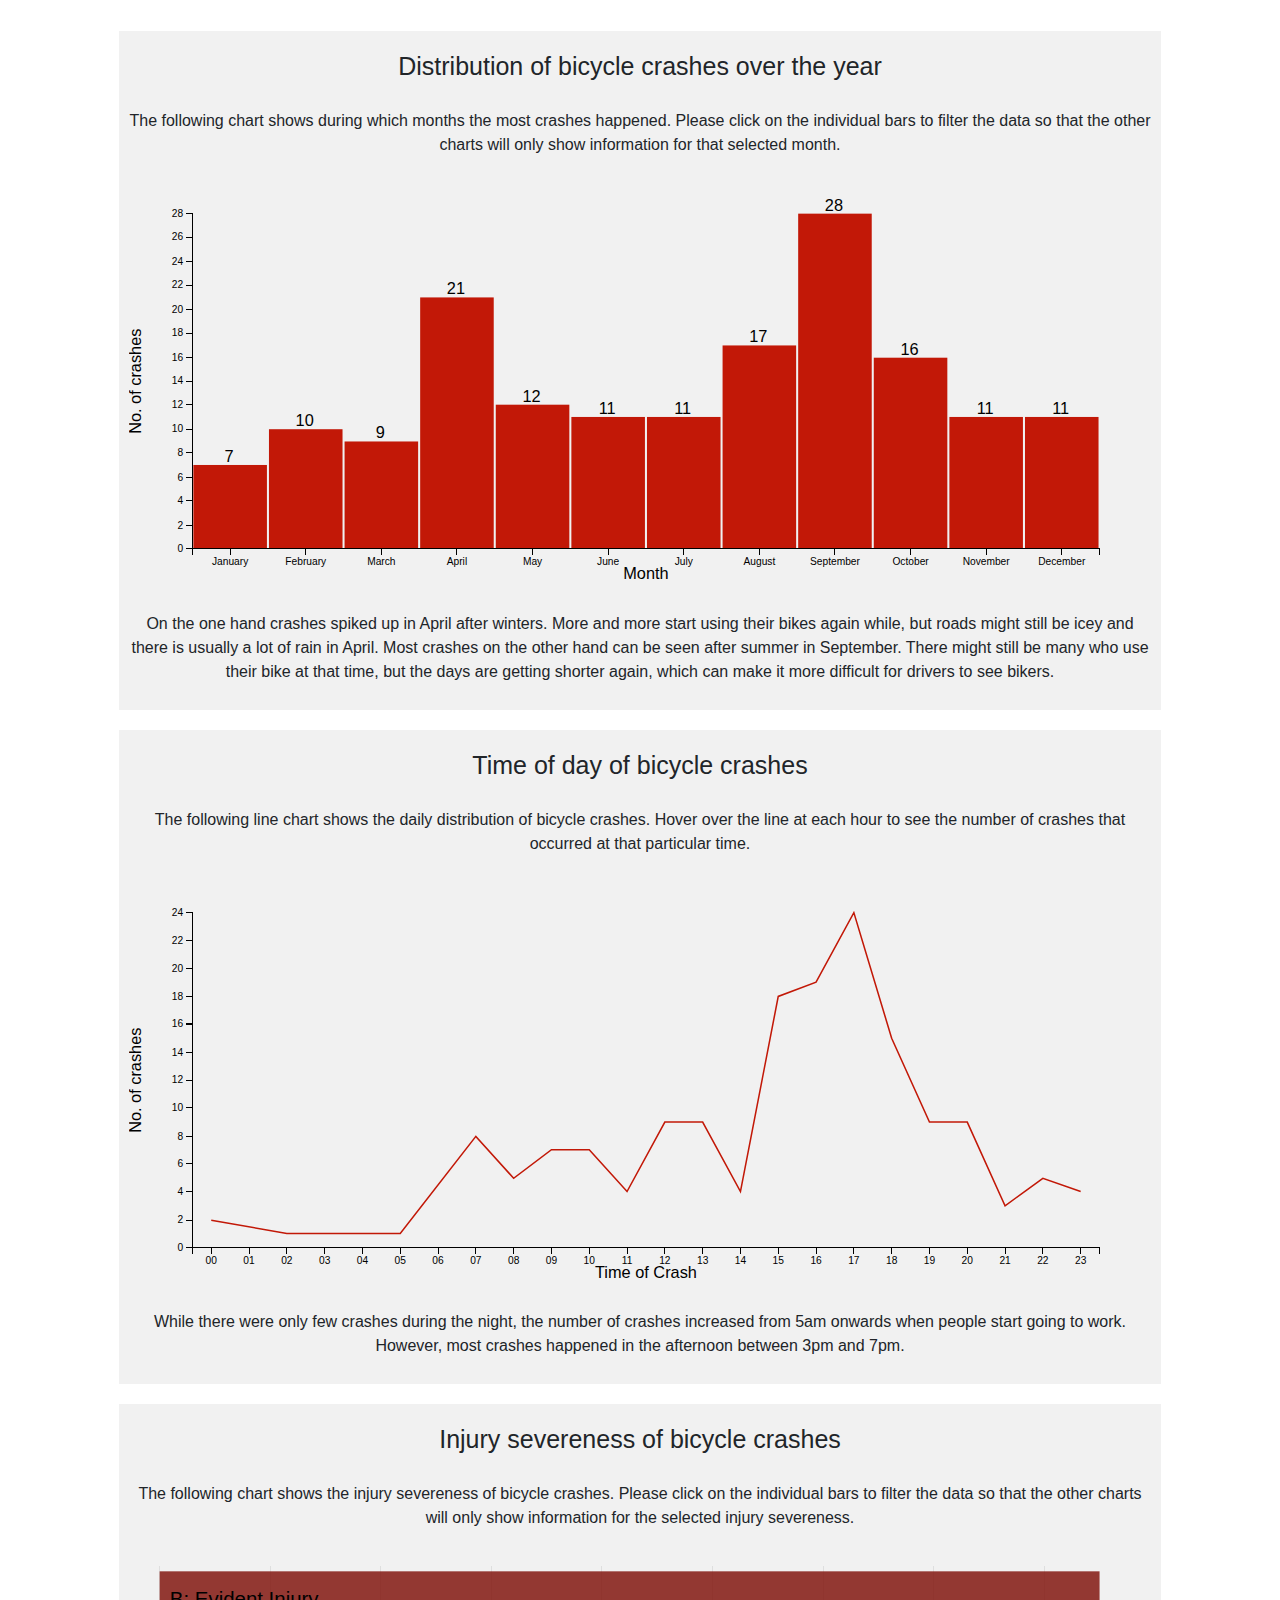
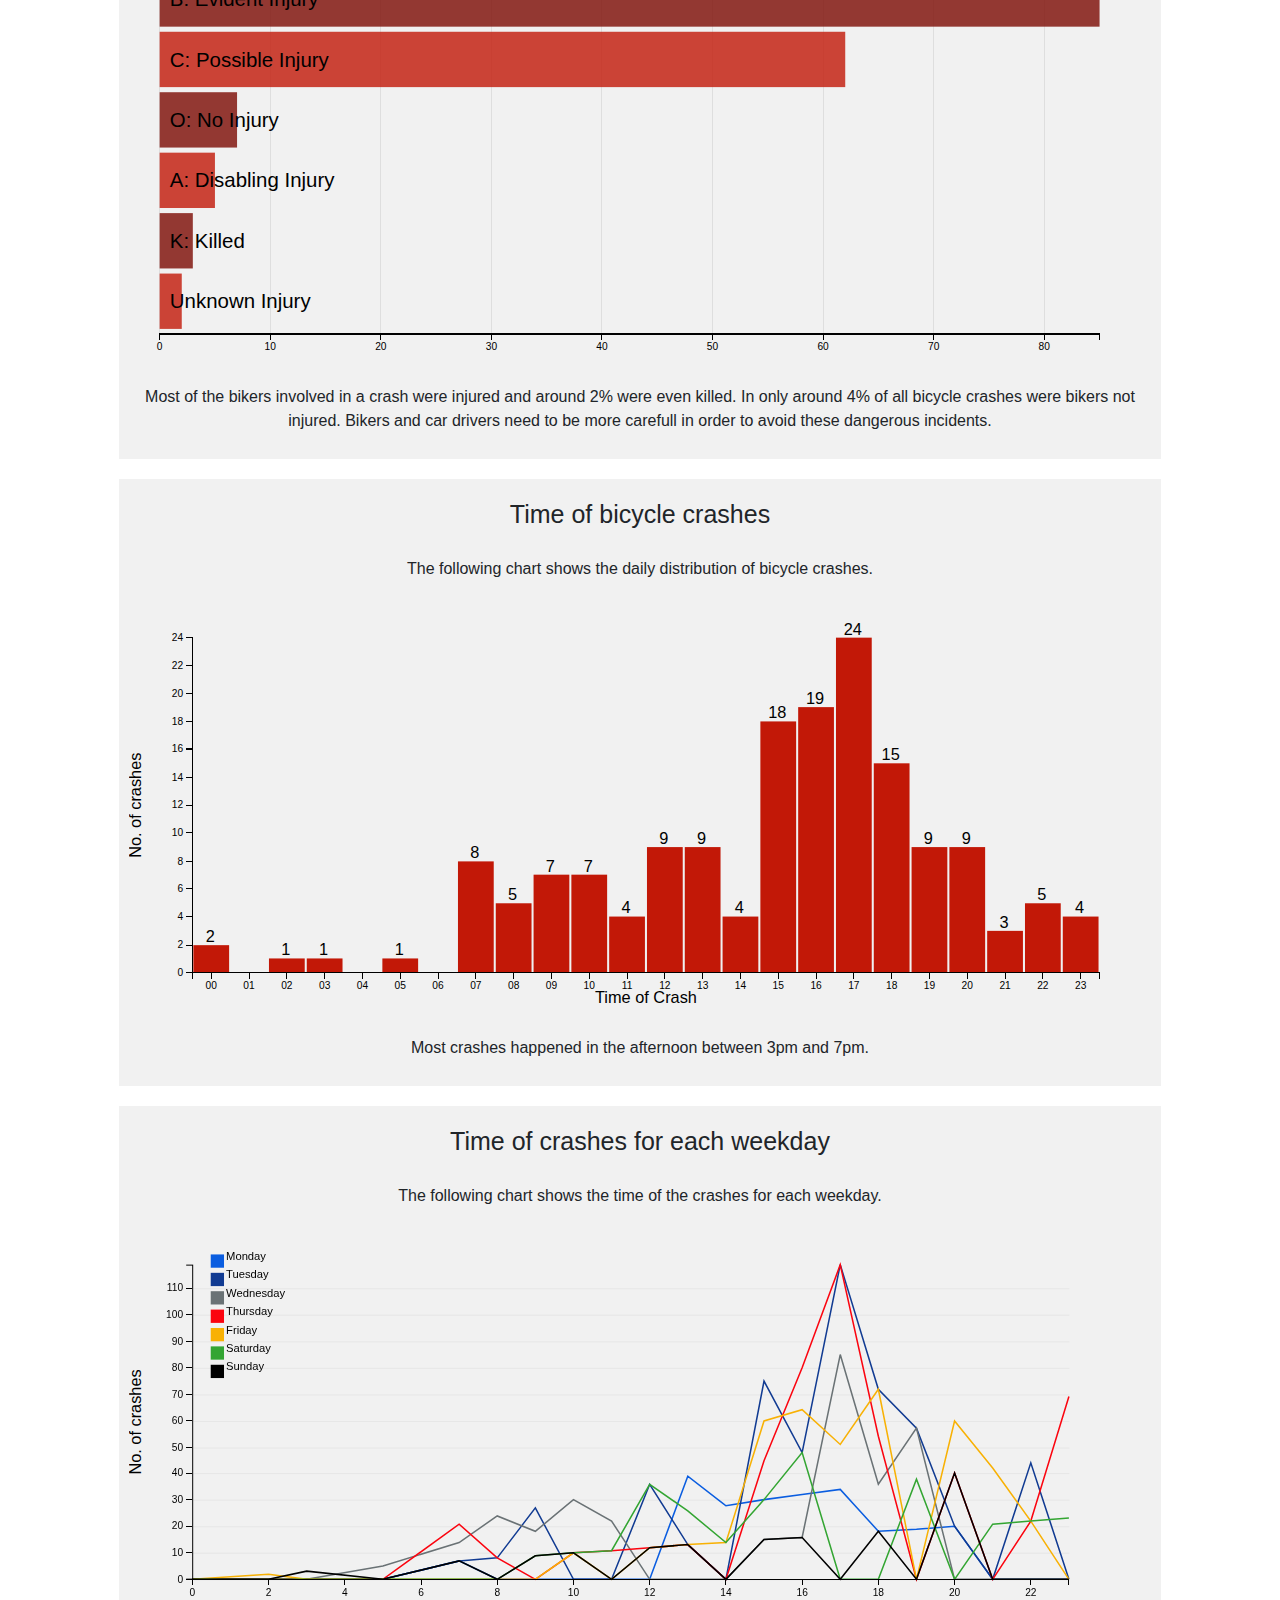
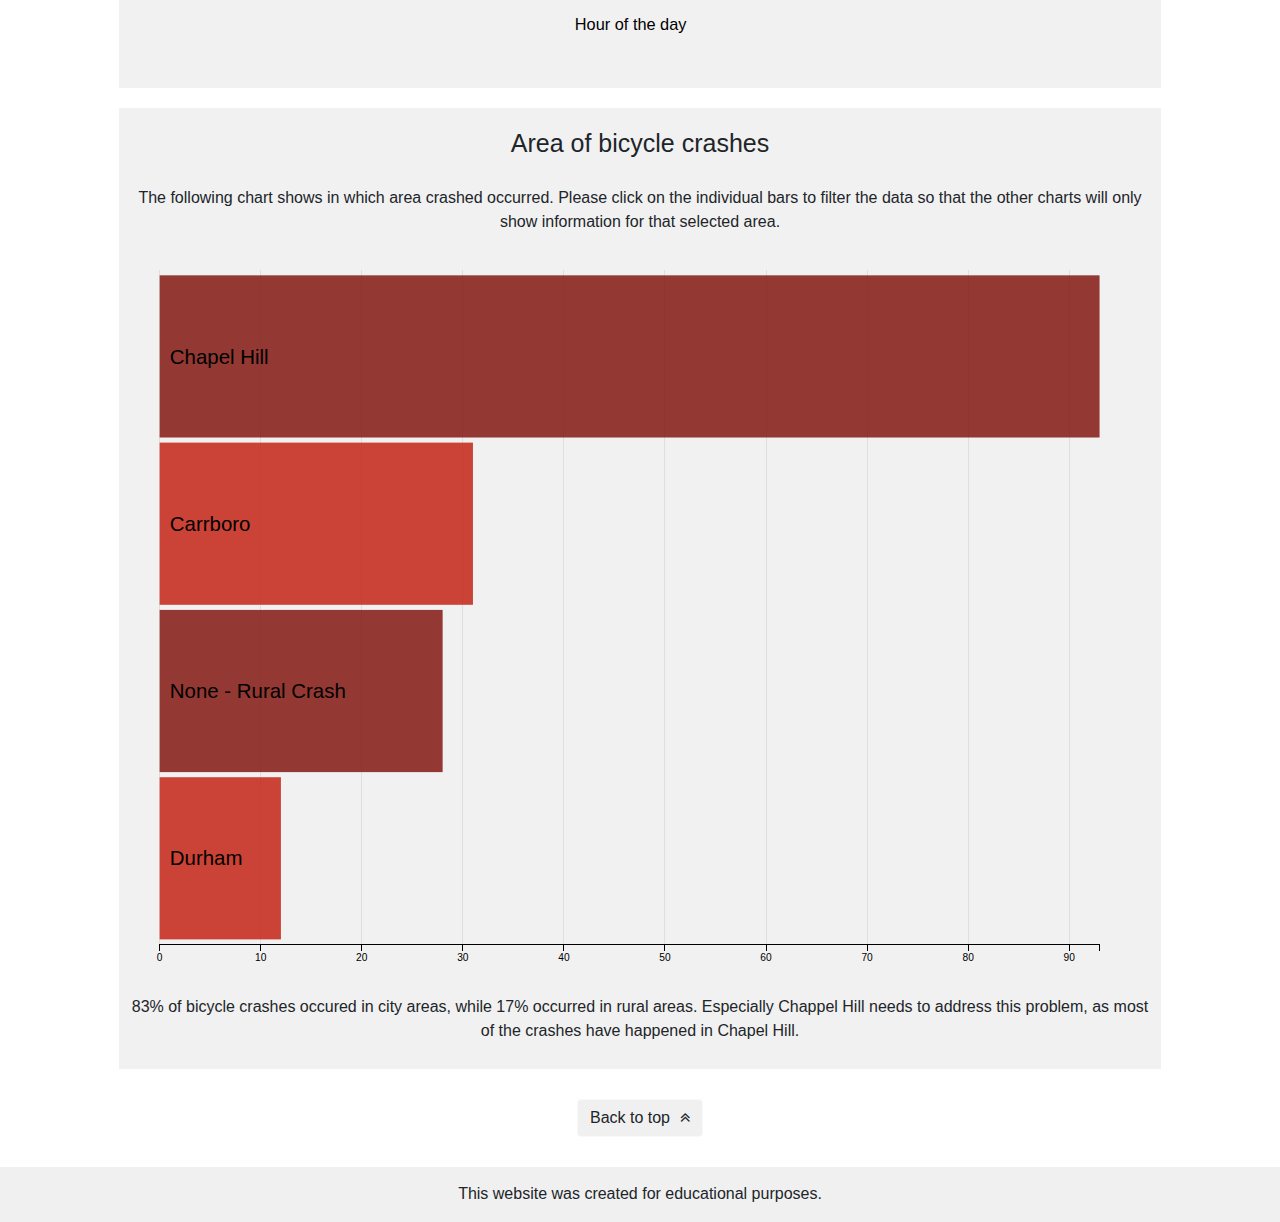
==== commit ce94a1a1: "small changes" ====
--- a/index.html
+++ b/index.html
@@ -25,36 +25,11 @@
 
     <!--********** Navbar **********-->
 
-    <!--<nav class="navbar navbar-expand-sm navbar-light fixed-top">
-        <a class="navbar-brand nav-mobile" href="index.html">
-            <img src="assets/images/town.png" width="30" height="30" class="d-inline-block align-center" alt="Chapel Hill">Chapel Hill
-        </a>
-
-        <a class="navbar-brand nav-desktop" href="index.html">
-            <img src="assets/images/town.png" width="30" height="30" class="d-inline-block align-center" alt="Chapel Hill">Chapel Hill Bicycle Crashes
-        </a>
-
-        <button class="navbar-toggler" type="button" data-toggle="collapse" data-target="#navbarNavDropdown" aria-controls="navbarNavDropdown" aria-expanded="false" aria-label="Toggle navigation">
-            <span class="navbar-toggler-icon"></span>
-        </button>
-
-        <div class="collapse navbar-collapse nav-btn" id="navbarNavDropdown">
-            <ul class="navbar-nav">
-                <li class="nav-item">
-                    <button id="help-button" class="nav-link nav-button">Help</button>
-                </li>
-                <li class="nav-item">
-                    <button id="reset-button" class="nav-link nav-button">Reset all</button>
-                </li>
-            </ul>
-        </div>
-    </nav>-->
-
     <nav class="navbar navbar-light fixed-top">
         <a class="navbar-brand nav-no-name" href="index.html">
             <img src="assets/images/town.png" width="30" height="30" class="d-inline-block align-center" alt="Chapel Hill">
         </a>
-        
+
         <a class="navbar-brand nav-mobile" href="index.html">
             <img src="assets/images/town.png" width="30" height="30" class="d-inline-block align-center" alt="Chapel Hill">Chapel Hill
         </a>
@@ -64,8 +39,8 @@
         </a>
 
         <div class="nav-btns">
-            <button id="help-button" class="nav-link nav-button">Help</button>
-            <button id="reset-button" class="nav-link nav-button">Reset all</button>
+            <button id="help-button" class="nav-button">Help</button>
+            <button id="reset-button" class="nav-button">Reset all</button>
         </div>
     </nav>
 
@@ -82,7 +57,7 @@
                     other graphs will synchronize and also display data to the specific section. By clicking on multiple sections, the combined data results can be viewed across all charts.</p>
                 <p>The data can be reset at anytime by clicking the "Reset all" button in the navigation bar on the top of the screen. It will be visible at any time, even as you scroll down the page. When in mobile use, the "Reset all" button is accessible
                     through the drowndown button on the top right corner.</p>
-                <p>The data was retrieved from <a href="https://catalog.data.gov/dataset/bicycle-crashes">Data.gov</a>, where the original data set can be found. Some columns of the data set were removed as they were not needed for this project.</p>
+                <p>The data was retrieved from <a target="_blank" href="https://catalog.data.gov/dataset/bicycle-crashes">Data.gov</a>, where the original data set can be found. Some columns of the data set were removed as they were not needed for this project.</p>
             </div>
         </div>
     </div>
--- a/assets/css/style.css
+++ b/assets/css/style.css
@@ -8,7 +8,7 @@
     margin-bottom: 0;
     width: 100%;
     height: 55px;
-    background-color: rgb(240, 240, 240);
+    background-color: rgb(240, 240, 240, 0.9);
     border: 0;
 }
 
@@ -30,8 +30,20 @@
 }
 
 .nav-button {
-    border: none;
+    width: 90px;
+    margin-right: 10px;
     background-color: transparent;
+    border-radius: 5px;
+    border-color: transparent;
+}
+
+.nav-button:hover {
+    background-color: grey;
+    color: rgb(240, 240, 240);
+}
+
+.nav-button:focus {
+    outline: 0;
 }
 
 /* ************************************************** Help window */
@@ -133,7 +145,7 @@
     text-align: center;
 }
 
-/* ************************************************** Stat Numbers */
+/* ************************************************** Stat Numbers and Pie Charts */
 
 .stats-box {
     padding: 10px;
@@ -159,10 +171,27 @@
     float: none!important;
 }
 
-.dc-chart g.row text {
-    fill: black;
-    font-size: 25px;
-}
+.pie-label._0.external {
+    transform: translate(60px,3px);
+}
+
+.pie-label._1.external {
+    transform: translate(-50px,45px);
+}
+
+.pie-label._2.external {
+    transform: translate(-65px,-10px);
+}
+
+.pie-label._3.external {
+    transform: translate(-50px,-81px);
+}
+
+.pie-label._4.external {
+    transform: translate(-2px,-95px);
+}
+
+/* ************************************************** Selector */
 
 .year-selec-container {
     padding-top: 40px;
@@ -214,6 +243,11 @@
     padding-top: 20px;
 }
 
+.dc-chart g.row text {
+    fill: black;
+    font-size: 20px;
+}
+
 /* ************************************************** Back to Top Button */
 
 .back-to-top {
@@ -246,7 +280,7 @@
 
 /* ************************************************** Media Queries */
 
-@media (min-width:336px) {
+@media (min-width:378px) {
    .nav-no-name {
        display: none;
    }
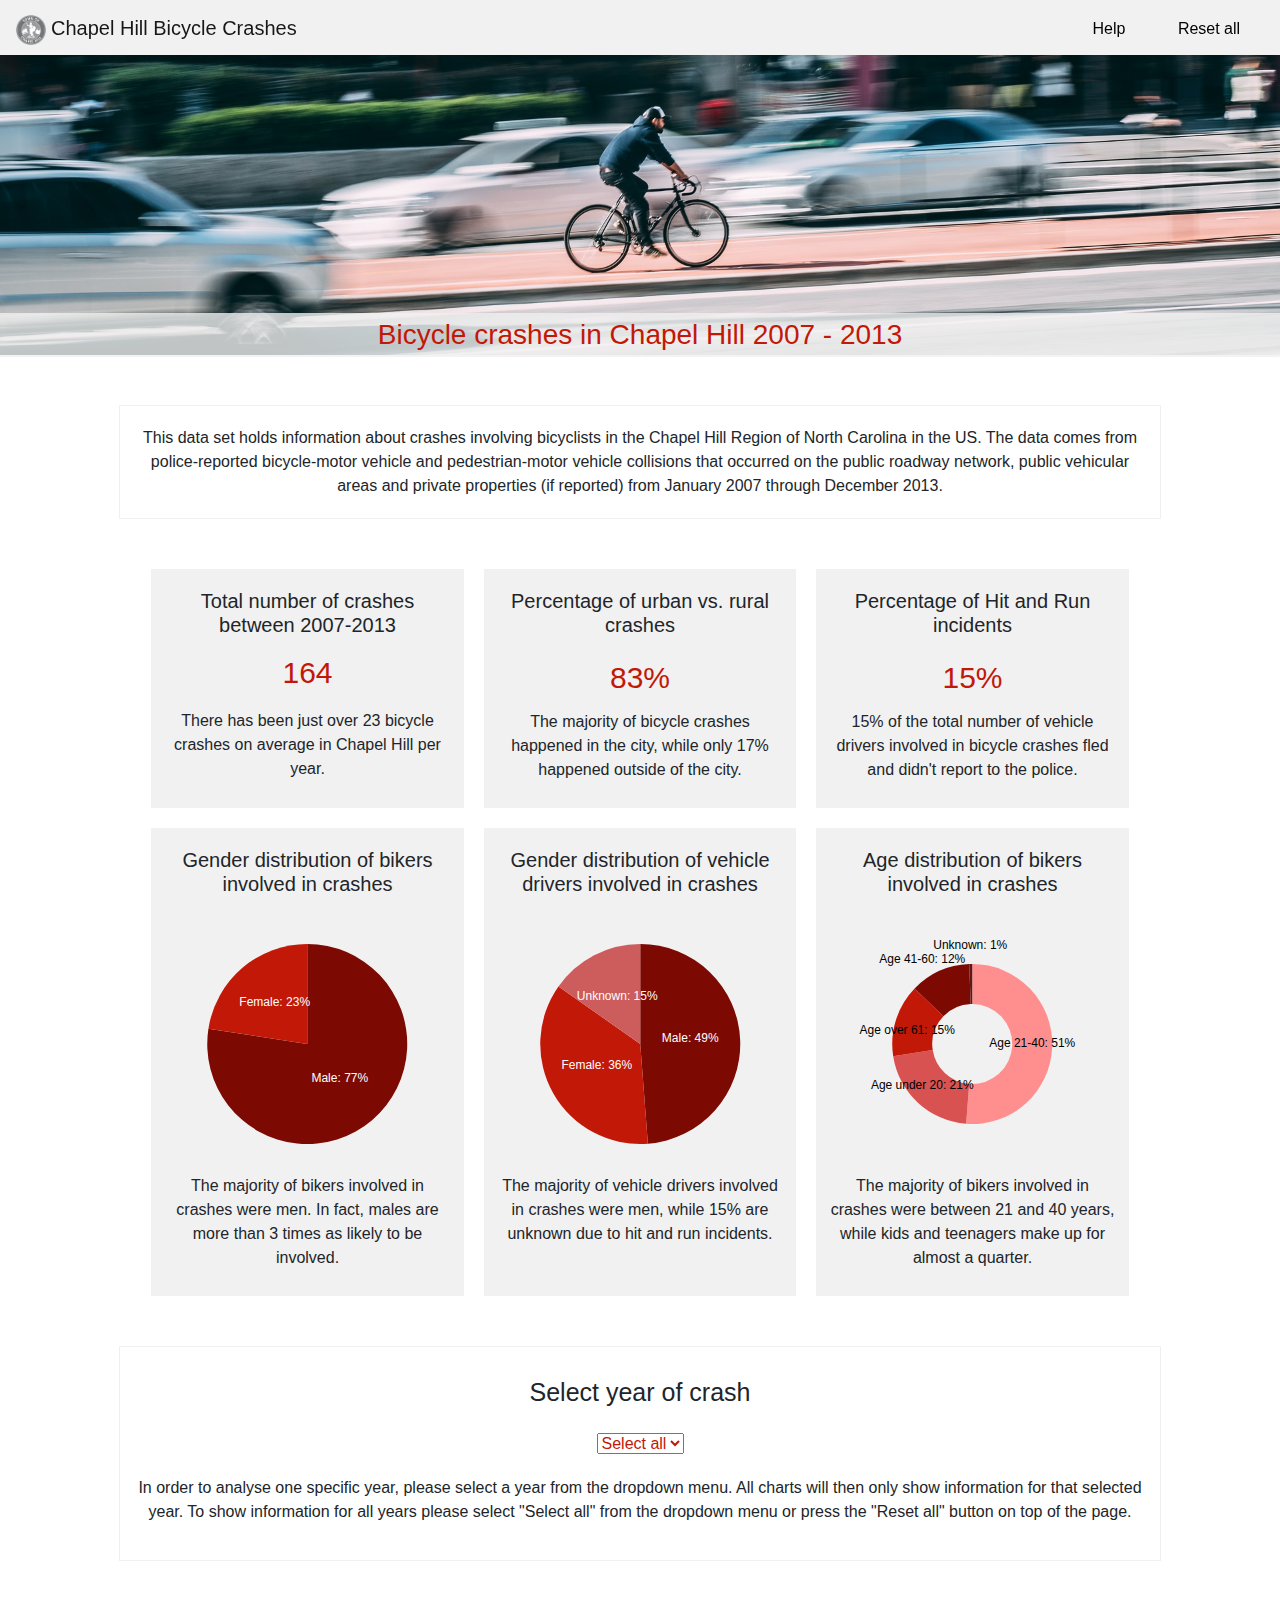
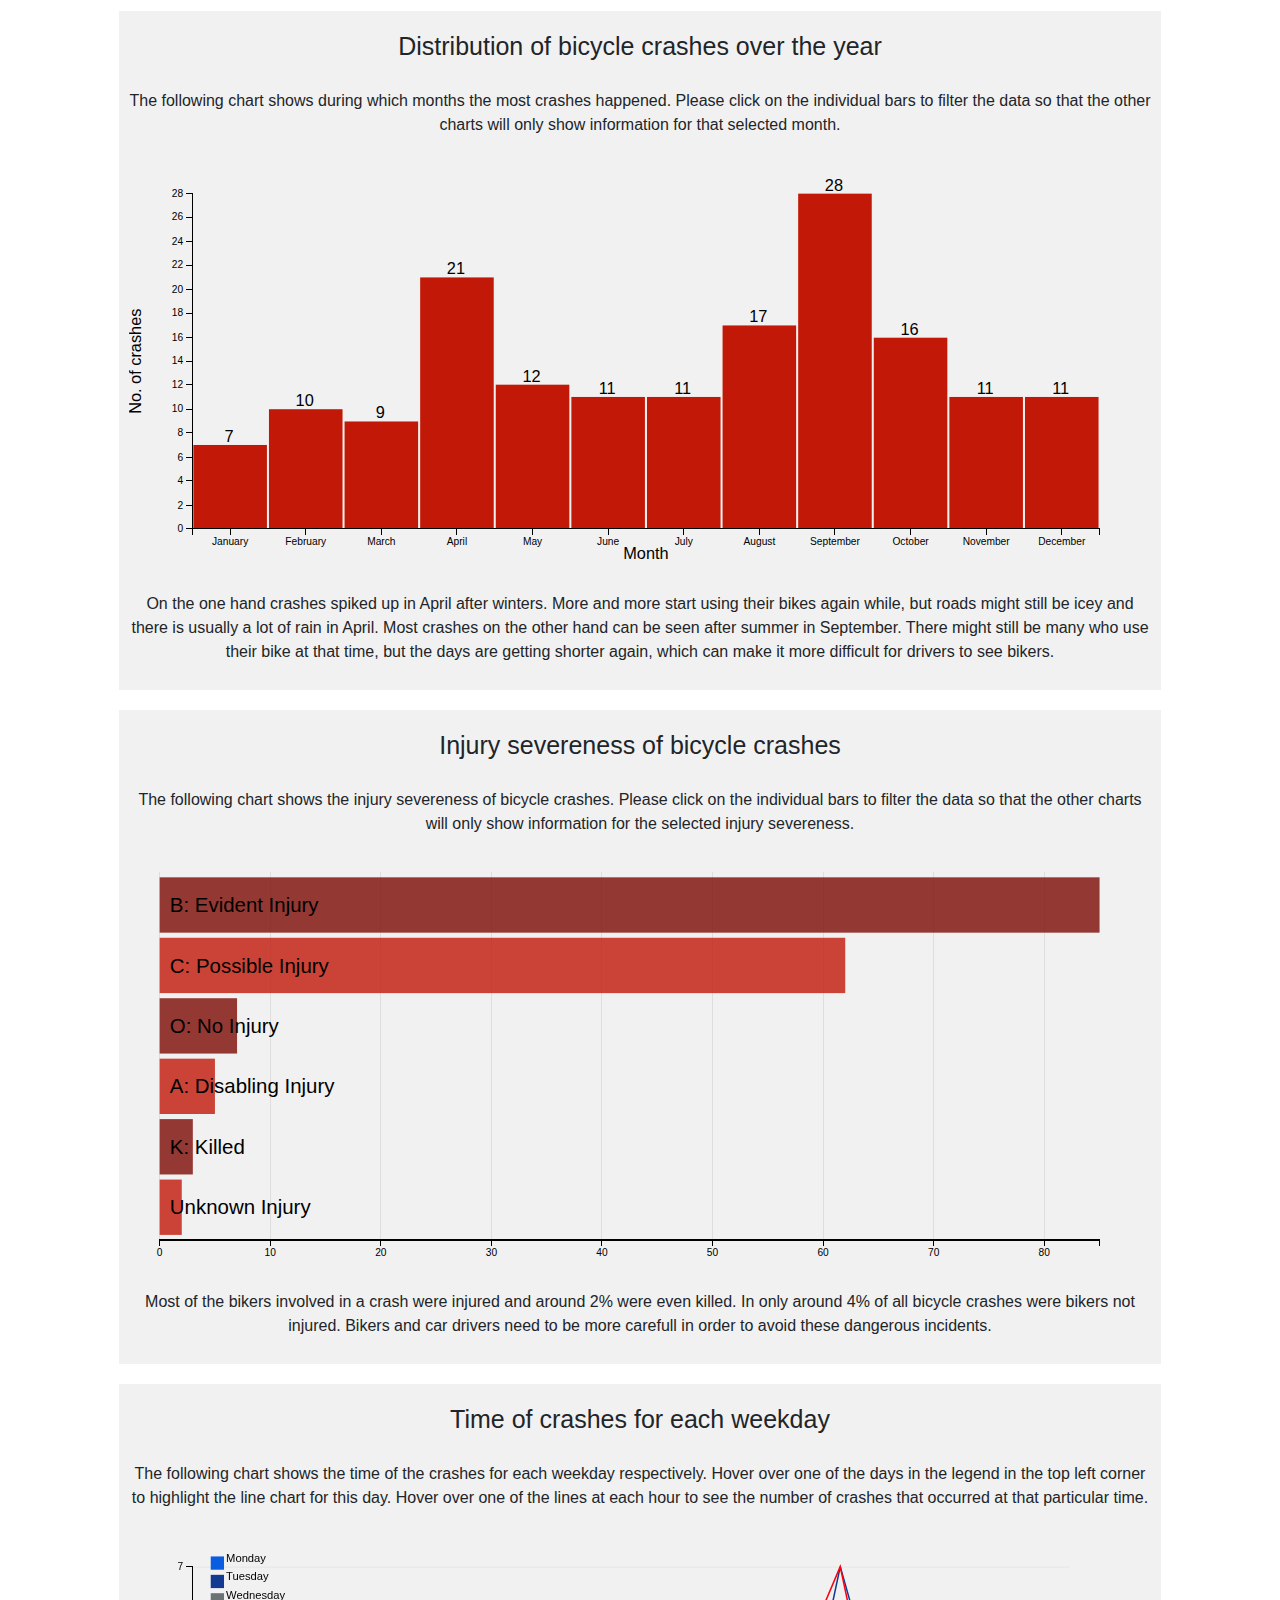
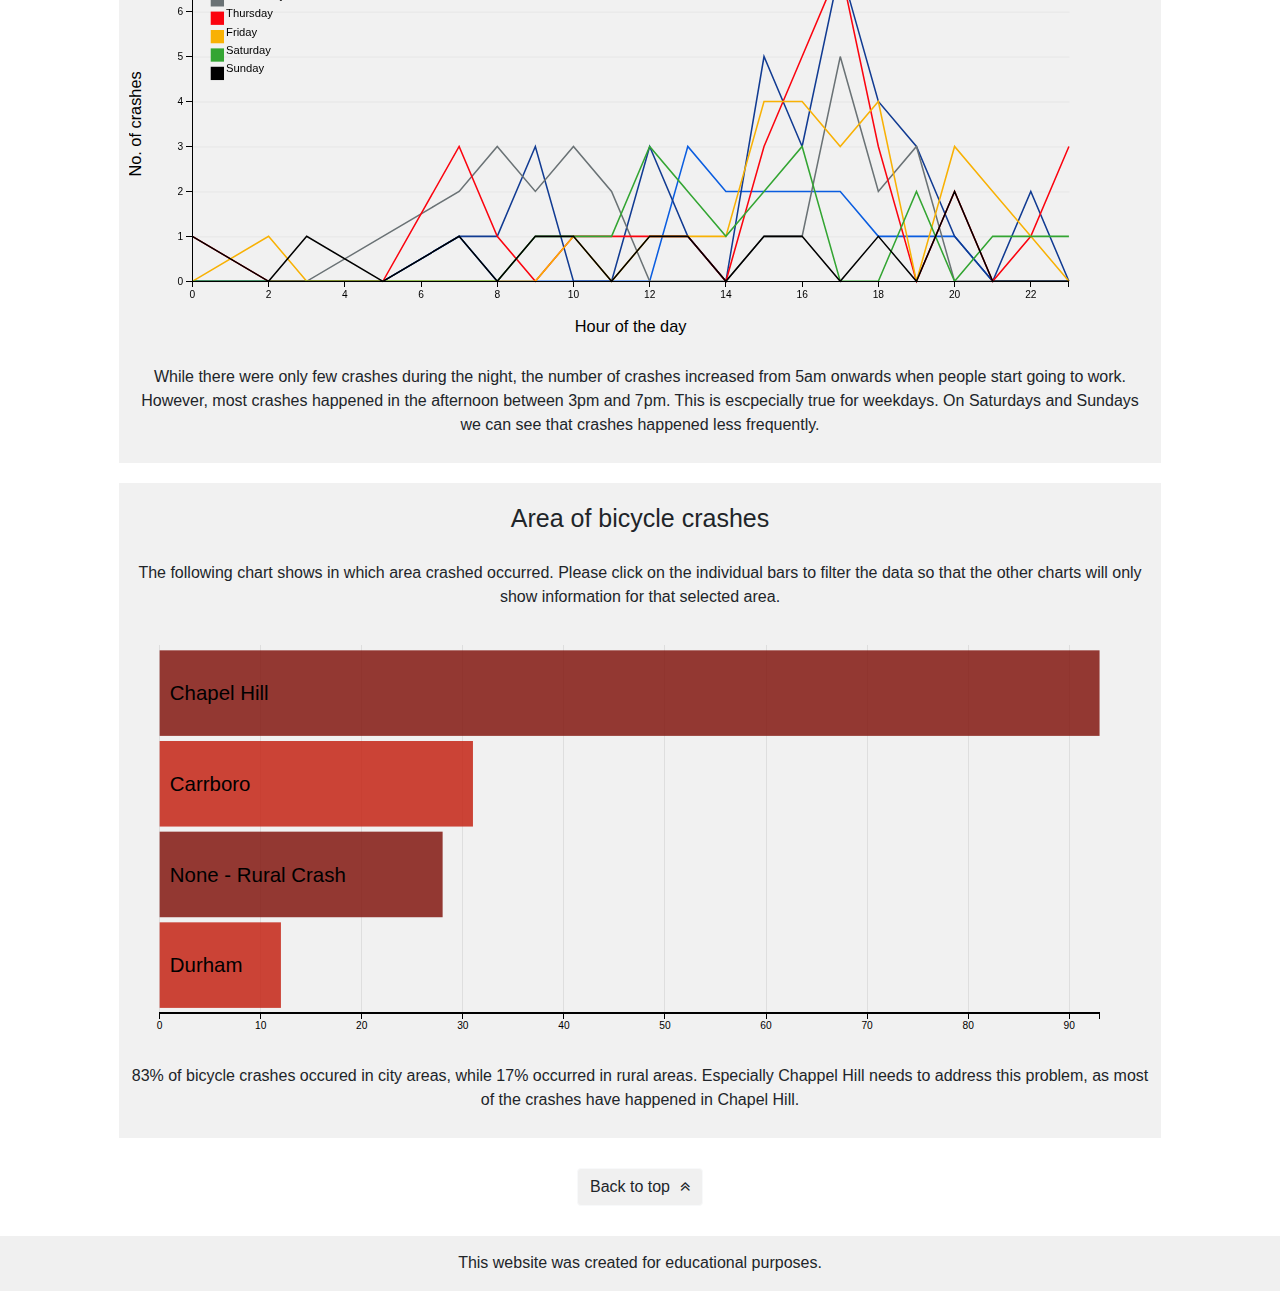
==== commit d968aec6: "Changes in js and css" ====
--- a/index.html
+++ b/index.html
@@ -87,7 +87,7 @@
                     <div class="col-lg-3 col-md-12 stats-box">
                         <h2 class="stats-title">Total number of crashes between 2007-2013</h2>
                         <h3 class="stats-number">164</h3>
-                        <!--<div id="crash-number"></div>-->
+                        <!--<div id="crash-number" class="stats-number"></div>-->
                         <p>There has been just over 23 bicycle crashes on average in Chapel Hill per year.</p>
                     </div>
 
@@ -159,21 +159,6 @@
                         <p class="chart-description">On the one hand crashes spiked up in April after winters. More and more start using their bikes again while, but roads might still be icey and there is usually a lot of rain in April. Most crashes on the other hand can be seen
                             after summer in September. There might still be many who use their bike at that time, but the days are getting shorter again, which can make it more difficult for drivers to see bikers.</p>
 
-                    </div>
-                </div>
-            </div>
-        </section>
-
-        <!--********** Crash Hour Line Chart **********-->
-
-        <section class="container-fluid">
-            <div class="container-fluid">
-                <div class="row justify-content-center">
-                    <div class="col-lg-10 col-md-12 graph-box">
-                        <h2 class="chart-title">Time of day of bicycle crashes</h2>
-                        <p class="chart-intro">The following line chart shows the daily distribution of bicycle crashes. Hover over the line at each hour to see the number of crashes that occurred at that particular time.</p>
-                        <div id="crash-hour-line"></div>
-                        <p class="chart-description">While there were only few crashes during the night, the number of crashes increased from 5am onwards when people start going to work. However, most crashes happened in the afternoon between 3pm and 7pm.</p>
                     </div>
                 </div>
             </div>
@@ -196,21 +181,6 @@
             </div>
         </section>
 
-        <!--********** Crash Hour Bar Chart **********-->
-
-        <section class="container-fluid">
-            <div class="container-fluid">
-                <div class="row justify-content-center">
-                    <div class="col-lg-10 col-md-12 graph-box">
-                        <h2 class="chart-title">Time of bicycle crashes</h2>
-                        <p class="chart-intro">The following chart shows the daily distribution of bicycle crashes.</p>
-                        <div id="crash-hour"></div>
-                        <p class="chart-description">Most crashes happened in the afternoon between 3pm and 7pm.</p>
-                    </div>
-                </div>
-            </div>
-        </section>
-
         <!--********** Crash Hour Composite Chart per Weekday **********-->
 
         <section class="container-fluid">
@@ -218,9 +188,9 @@
                 <div class="row justify-content-center">
                     <div class="col-lg-10 col-md-12 graph-box">
                         <h2 class="chart-title">Time of crashes for each weekday</h2>
-                        <p class="chart-intro">The following chart shows the time of the crashes for each weekday.</p>
-                        <div id="time"></div>
-                        <p class="chart-description"></p>
+                        <p class="chart-intro">The following chart shows the time of the crashes for each weekday respectively. Hover over one of the days in the legend in the top left corner to highlight the line chart for this day. Hover over one of the lines at each hour to see the number of crashes that occurred at that particular time.</p>
+                        <div id="crash-time"></div>
+                        <p class="chart-description">While there were only few crashes during the night, the number of crashes increased from 5am onwards when people start going to work. However, most crashes happened in the afternoon between 3pm and 7pm. This is escpecially true for weekdays. On Saturdays and Sundays we can see that crashes happened less frequently.</p>
                     </div>
                 </div>
             </div>
@@ -234,7 +204,7 @@
                     <div class="col-lg-10 col-md-12 graph-box">
                         <h2 class="chart-title">Area of bicycle crashes</h2>
                         <p class="chart-intro">The following chart shows in which area crashed occurred. Please click on the individual bars to filter the data so that the other charts will only show information for that selected area.</p>
-                        <div id="crash-city"></div>
+                        <div id="crash-area"></div>
                         <p class="chart-description">83% of bicycle crashes occured in city areas, while 17% occurred in rural areas. Especially Chappel Hill needs to address this problem, as most of the crashes have happened in Chapel Hill.</p>
                     </div>
                 </div>
--- a/assets/css/style.css
+++ b/assets/css/style.css
@@ -134,7 +134,7 @@
 }
 
 .intro-container {
-    padding-top: 50px;
+    padding-top: 40px;
     padding-bottom: 30px;
 }
 
@@ -194,7 +194,7 @@
 /* ************************************************** Selector */
 
 .year-selec-container {
-    padding-top: 40px;
+    padding-top: 30px;
     padding-bottom: 30px;
 }
 
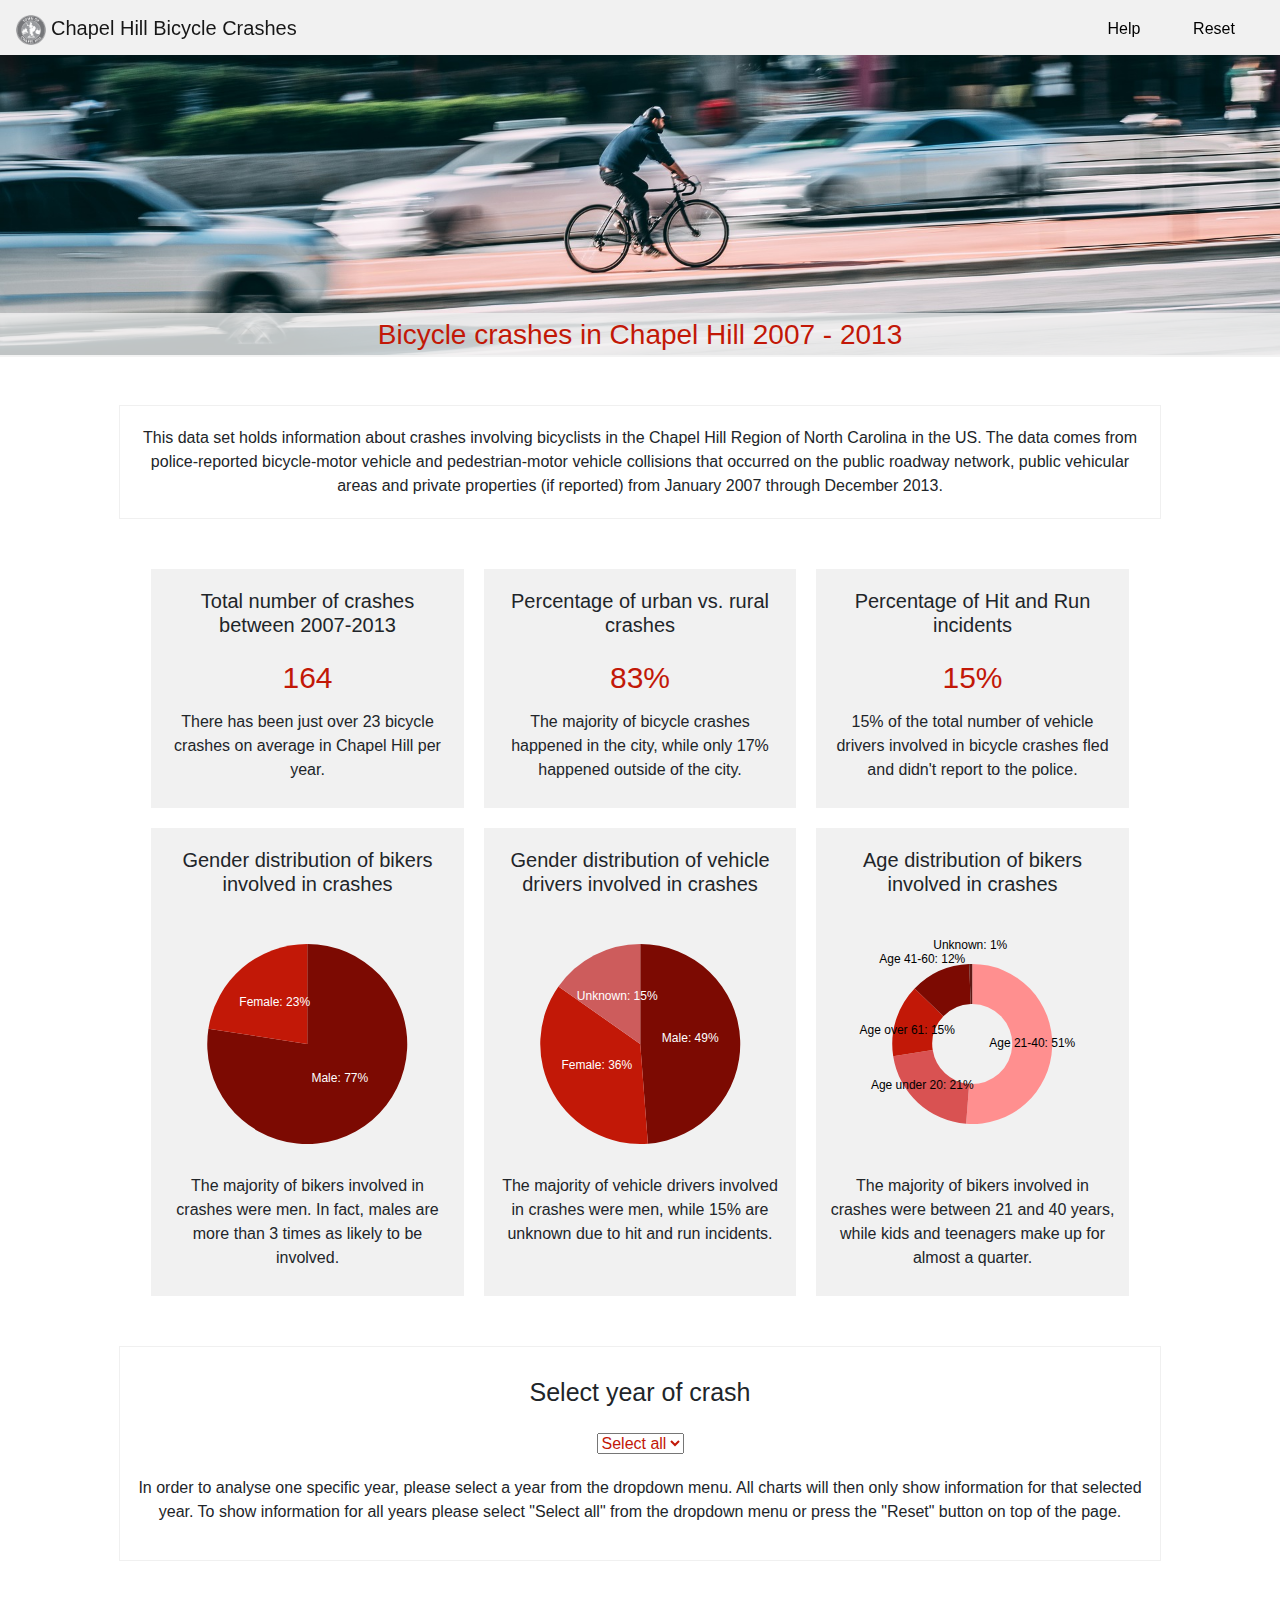
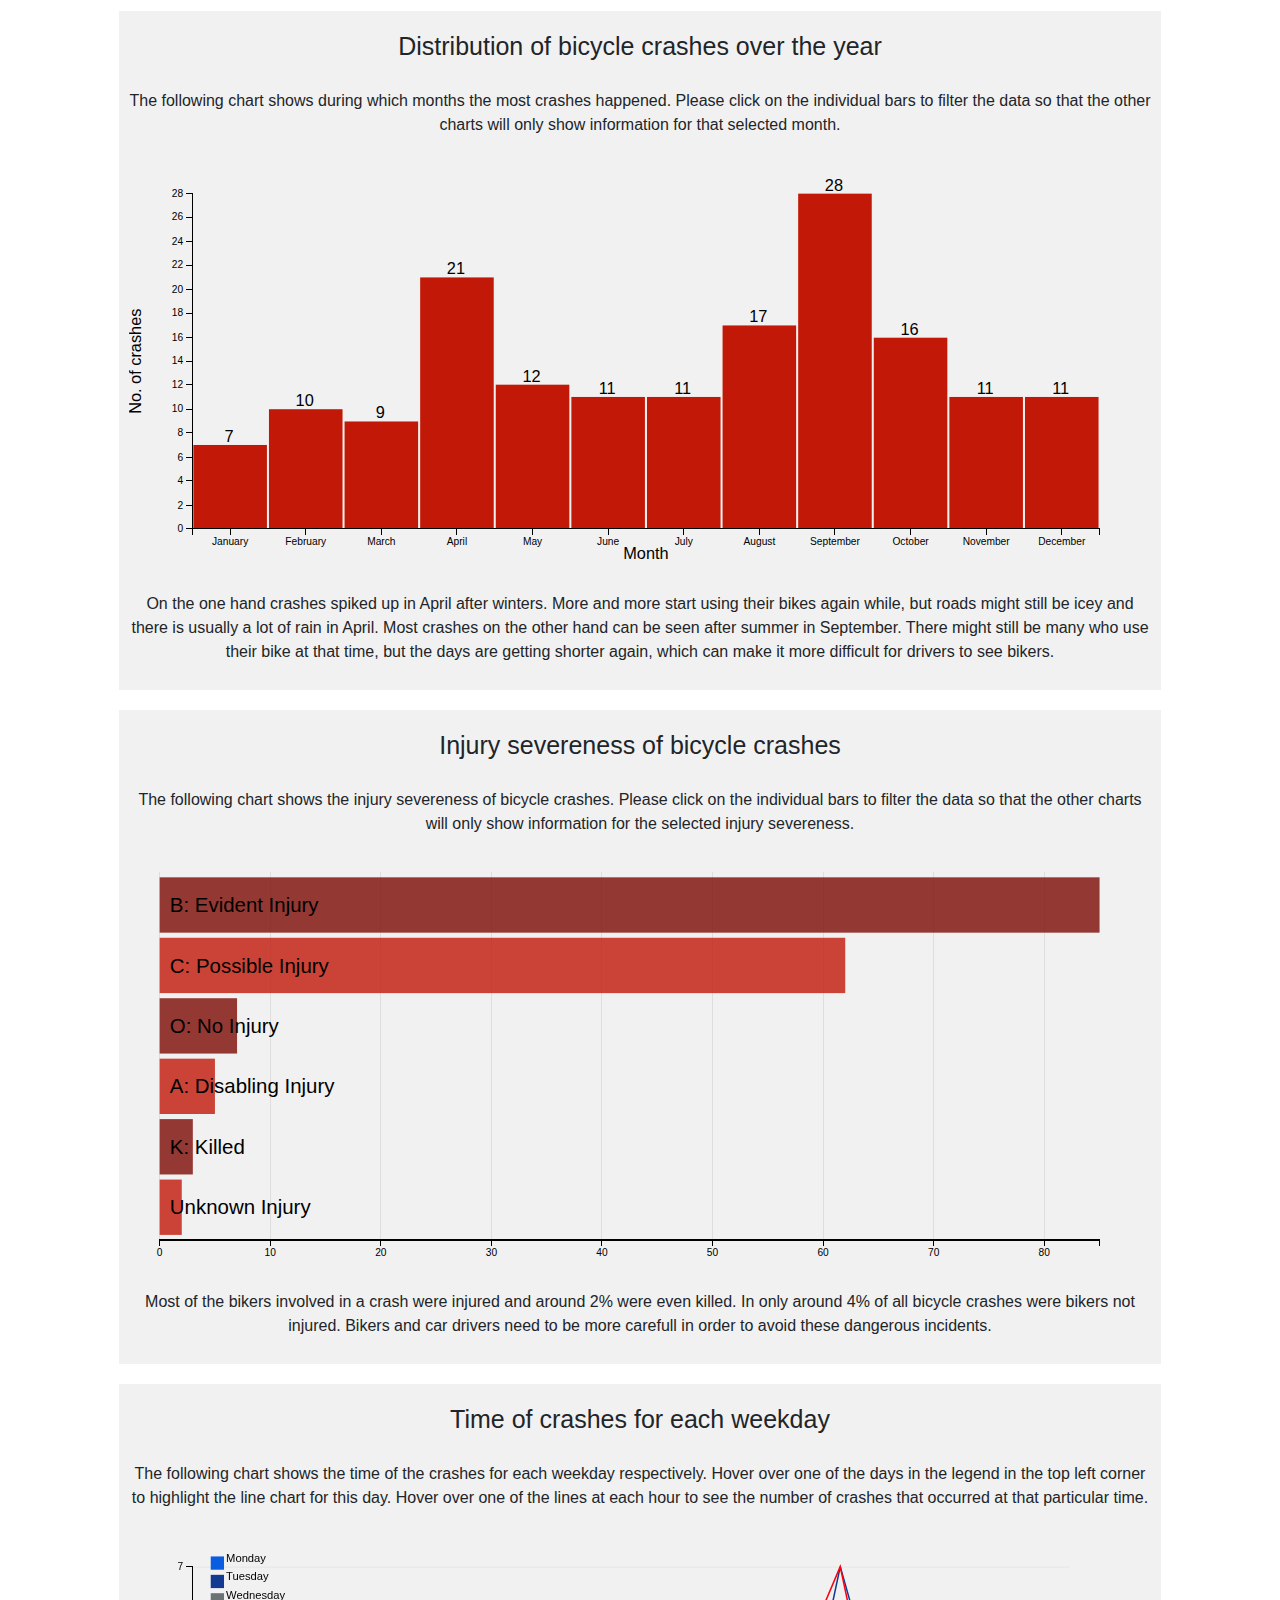
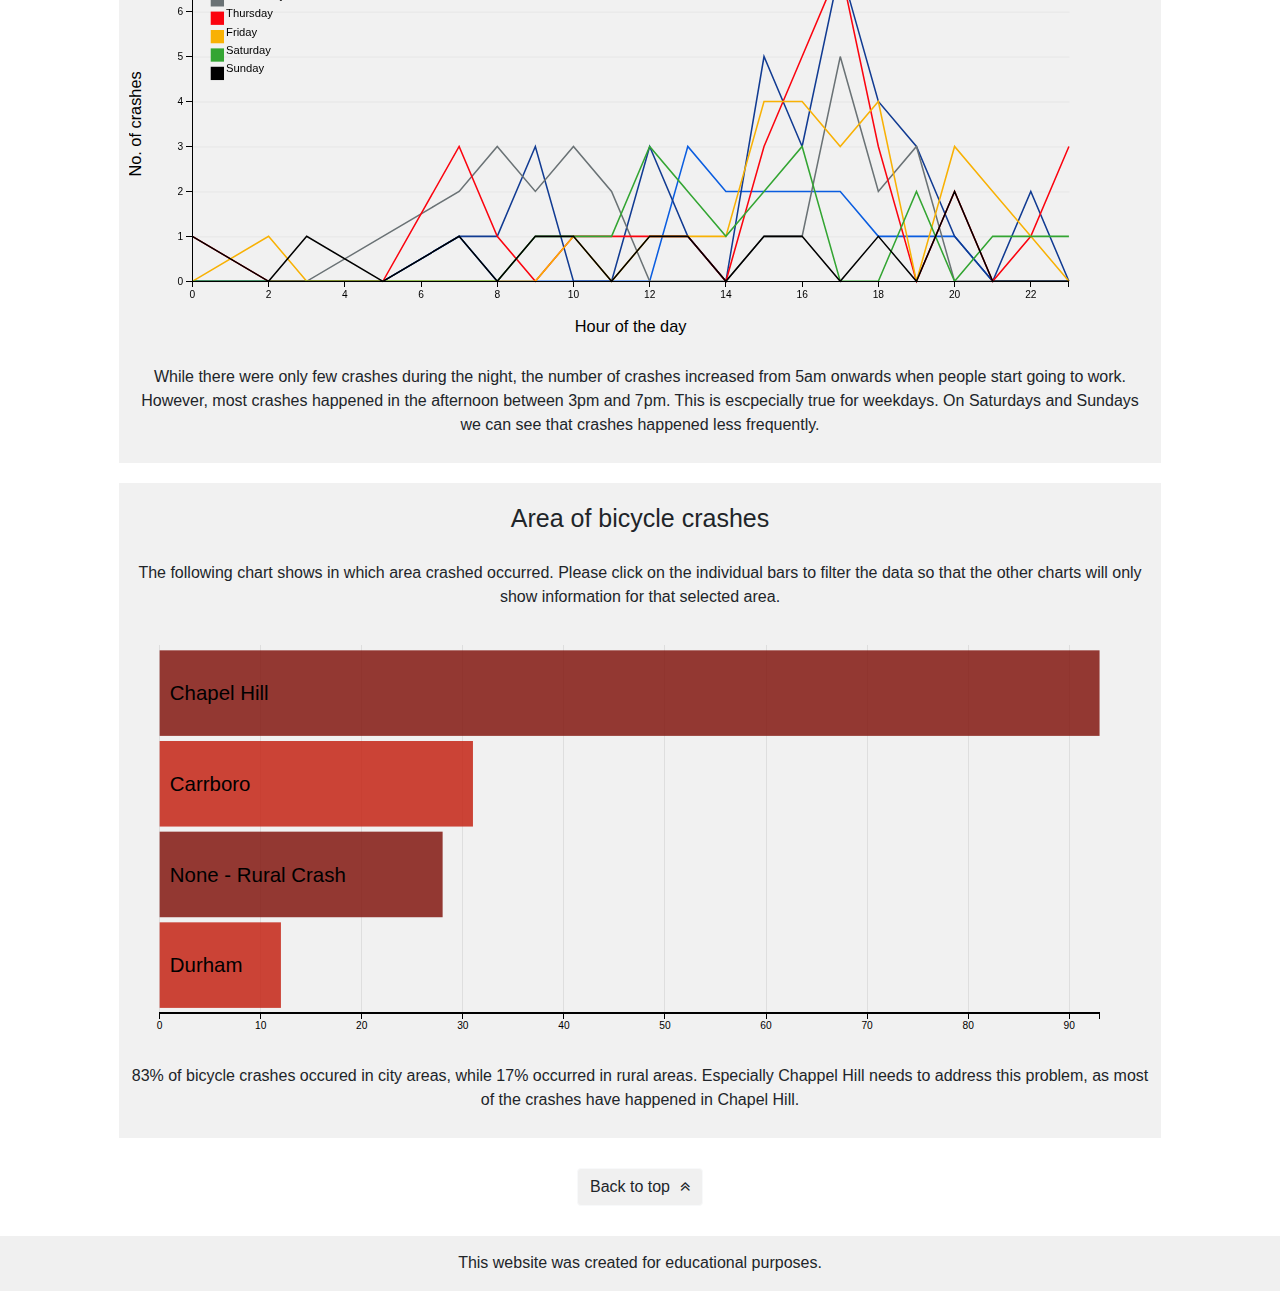
==== commit ae5b9e07: "small changes" ====
--- a/index.html
+++ b/index.html
@@ -40,7 +40,7 @@
 
         <div class="nav-btns">
             <button id="help-button" class="nav-button">Help</button>
-            <button id="reset-button" class="nav-button">Reset all</button>
+            <button id="reset-button" class="nav-button">Reset</button>
         </div>
     </nav>
 
@@ -55,8 +55,7 @@
             <div class="help-content">
                 <p>Using interactive charts and statistical numbers this dashboard illustrates Chapel Hill's bicycle crashes between 2007-2013. By clicking onto a section of most of these charts the data can be filtered to that specific data segment. All
                     other graphs will synchronize and also display data to the specific section. By clicking on multiple sections, the combined data results can be viewed across all charts.</p>
-                <p>The data can be reset at anytime by clicking the "Reset all" button in the navigation bar on the top of the screen. It will be visible at any time, even as you scroll down the page. When in mobile use, the "Reset all" button is accessible
-                    through the drowndown button on the top right corner.</p>
+                <p>The data can be reset at anytime by clicking the "Reset" button in the navigation bar on the top of the screen. It will be visible at any time, even as you scroll down the page.</p>
                 <p>The data was retrieved from <a target="_blank" href="https://catalog.data.gov/dataset/bicycle-crashes">Data.gov</a>, where the original data set can be found. Some columns of the data set were removed as they were not needed for this project.</p>
             </div>
         </div>
@@ -86,8 +85,8 @@
                 <div class="row justify-content-center">
                     <div class="col-lg-3 col-md-12 stats-box">
                         <h2 class="stats-title">Total number of crashes between 2007-2013</h2>
-                        <h3 class="stats-number">164</h3>
-                        <!--<div id="crash-number" class="stats-number"></div>-->
+                        <!--<h3 class="stats-number">164</h3>-->
+                        <div id="crash-number" class="stats-number"></div>
                         <p>There has been just over 23 bicycle crashes on average in Chapel Hill per year.</p>
                     </div>
 
@@ -141,7 +140,7 @@
                         <h2 class="chart-title">Select year of crash</h2>
                         <div class="year-selector-dropdown" id="year-selector"></div>
                         <p>In order to analyse one specific year, please select a year from the dropdown menu. All charts will then only show information for that selected year. To show information for all years please select "Select all" from the dropdown
-                            menu or press the "Reset all" button on top of the page.</p>
+                            menu or press the "Reset" button on top of the page.</p>
                     </div>
                 </div>
             </div>
--- a/assets/css/style.css
+++ b/assets/css/style.css
@@ -30,7 +30,7 @@
 }
 
 .nav-button {
-    width: 90px;
+    width: 80px;
     margin-right: 10px;
     background-color: transparent;
     border-radius: 5px;
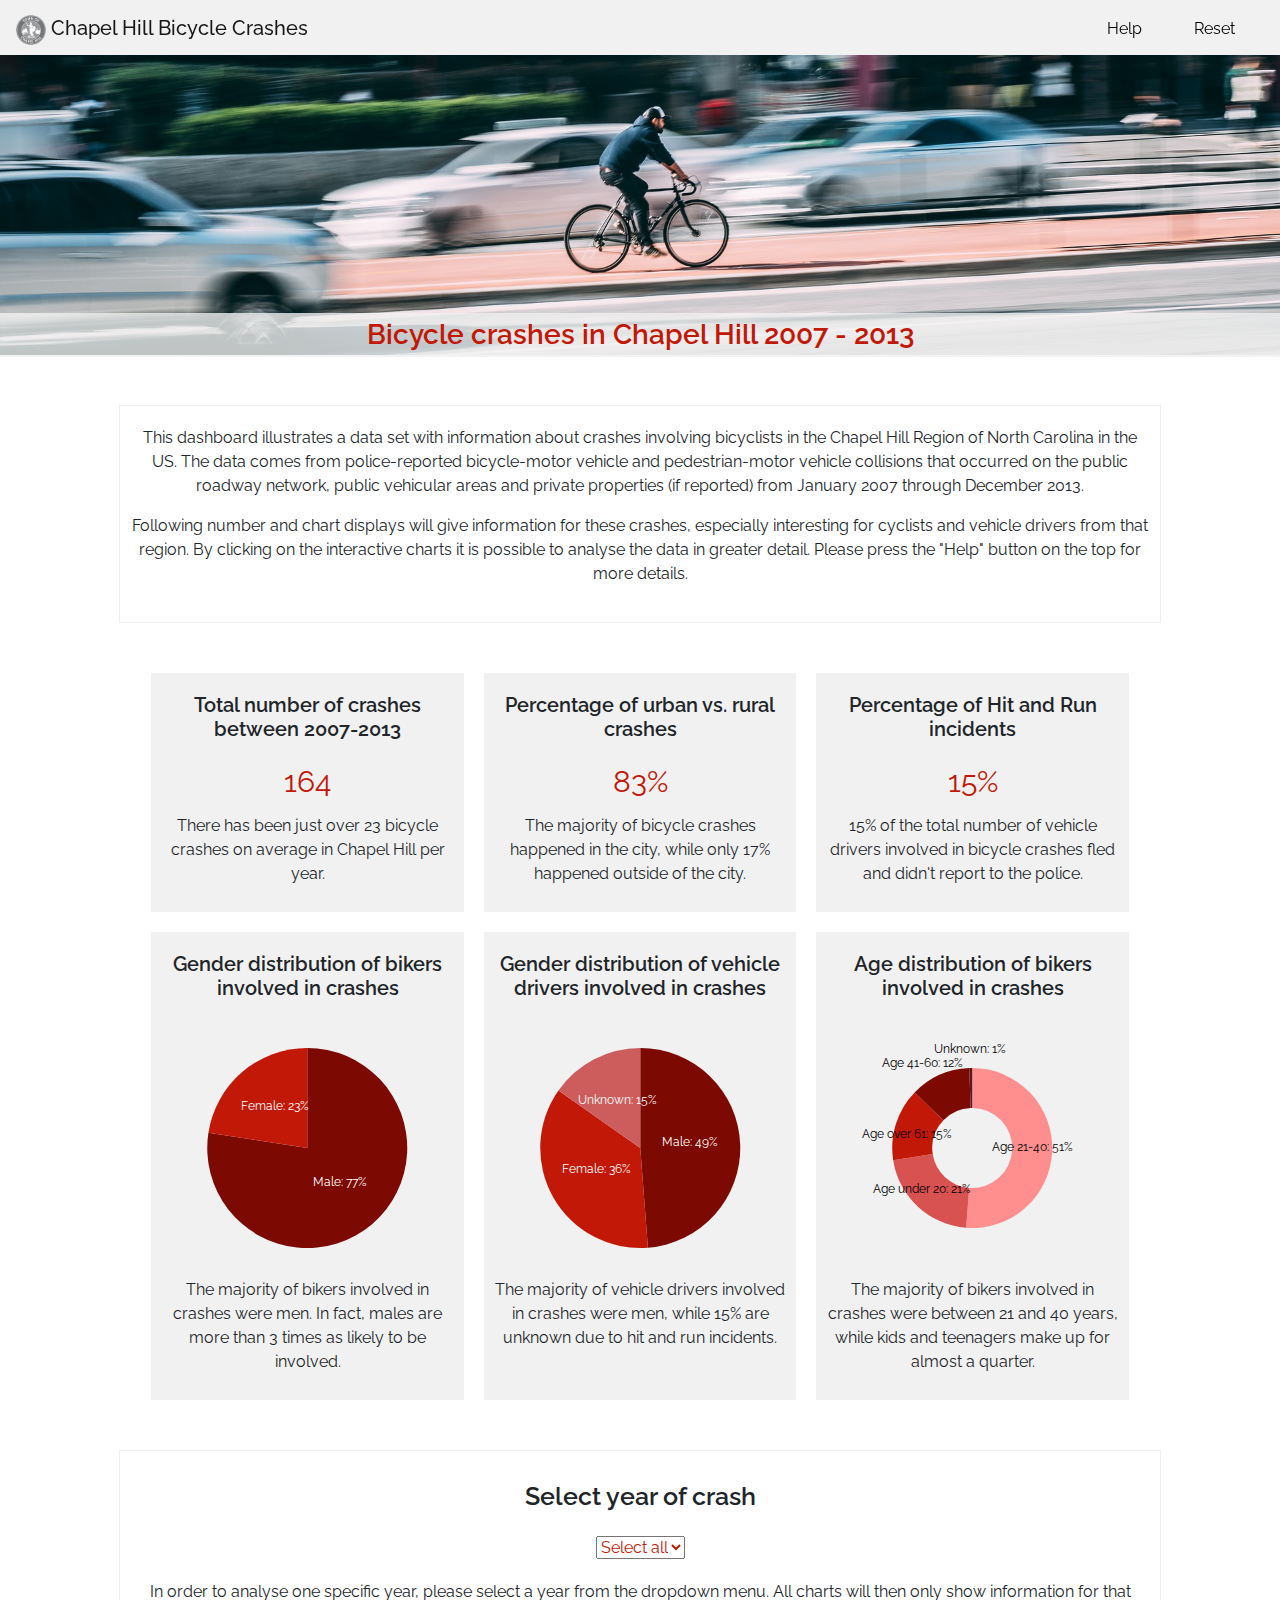
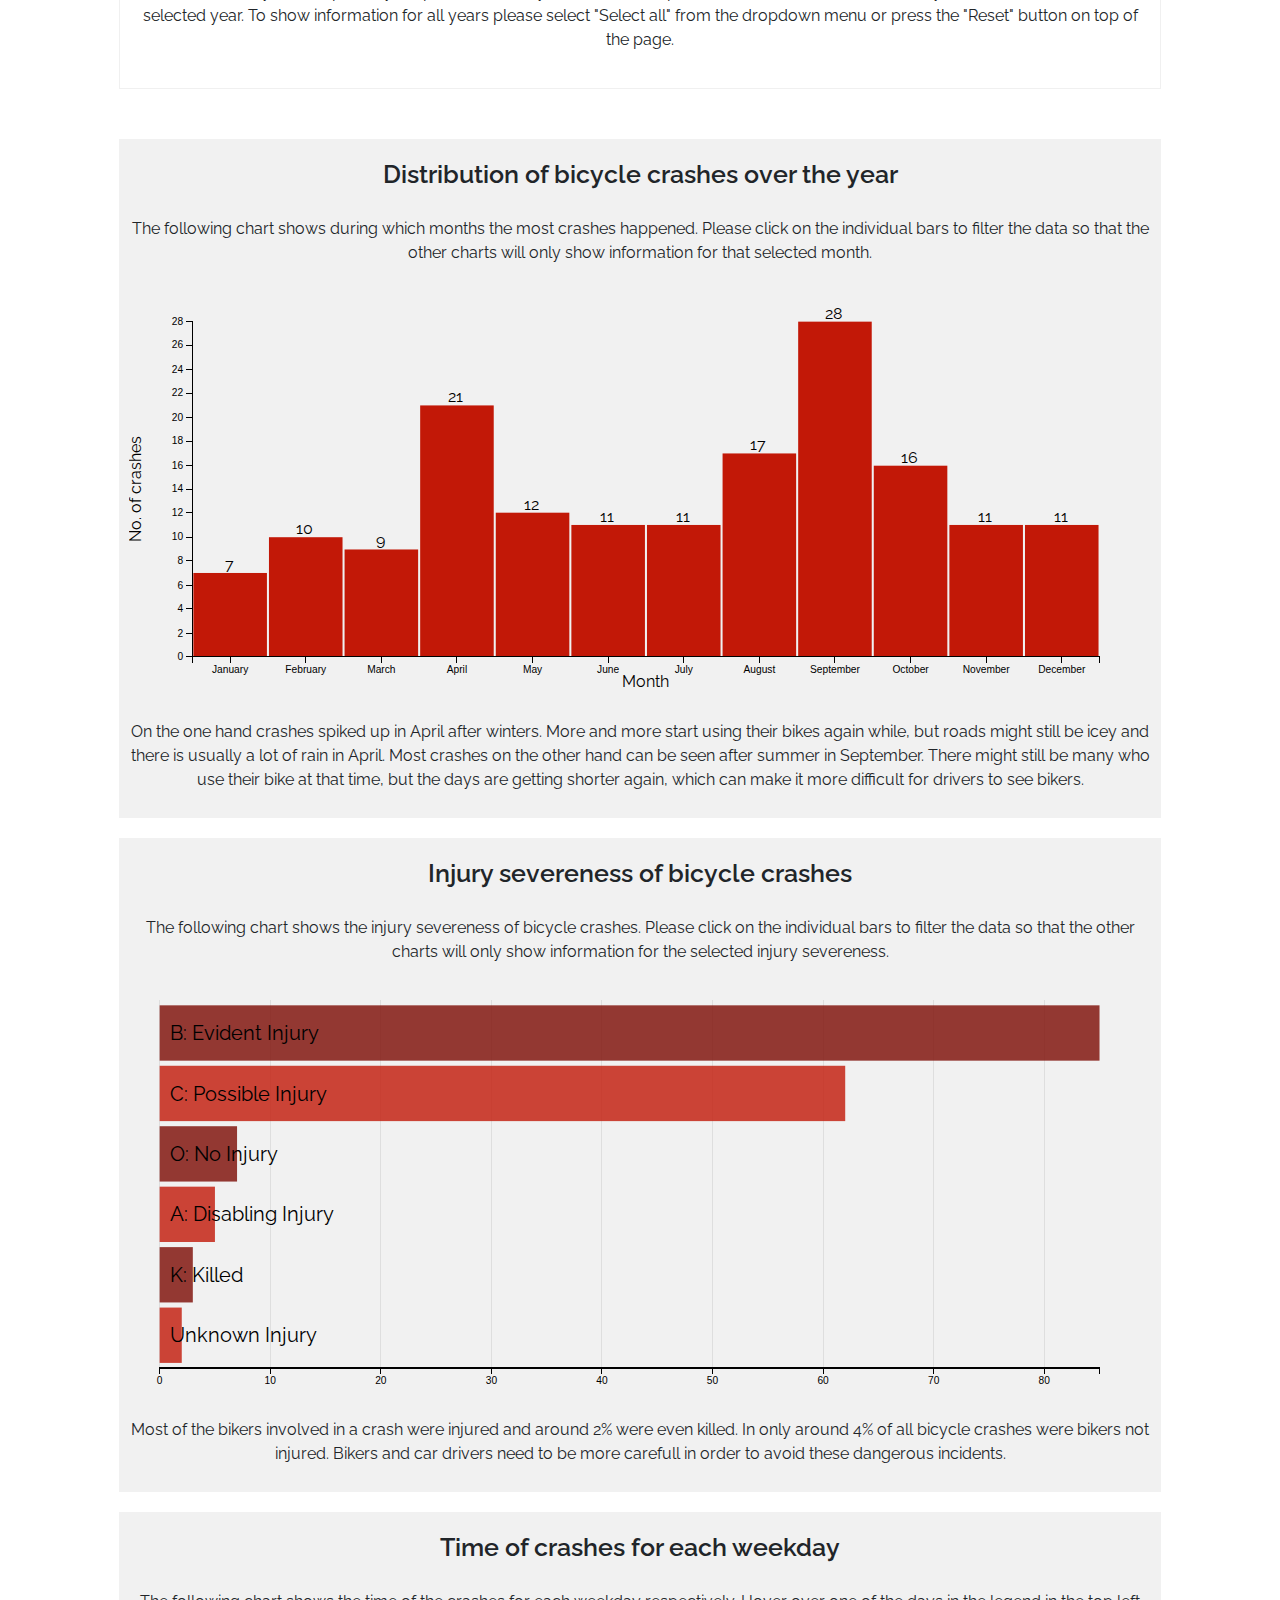
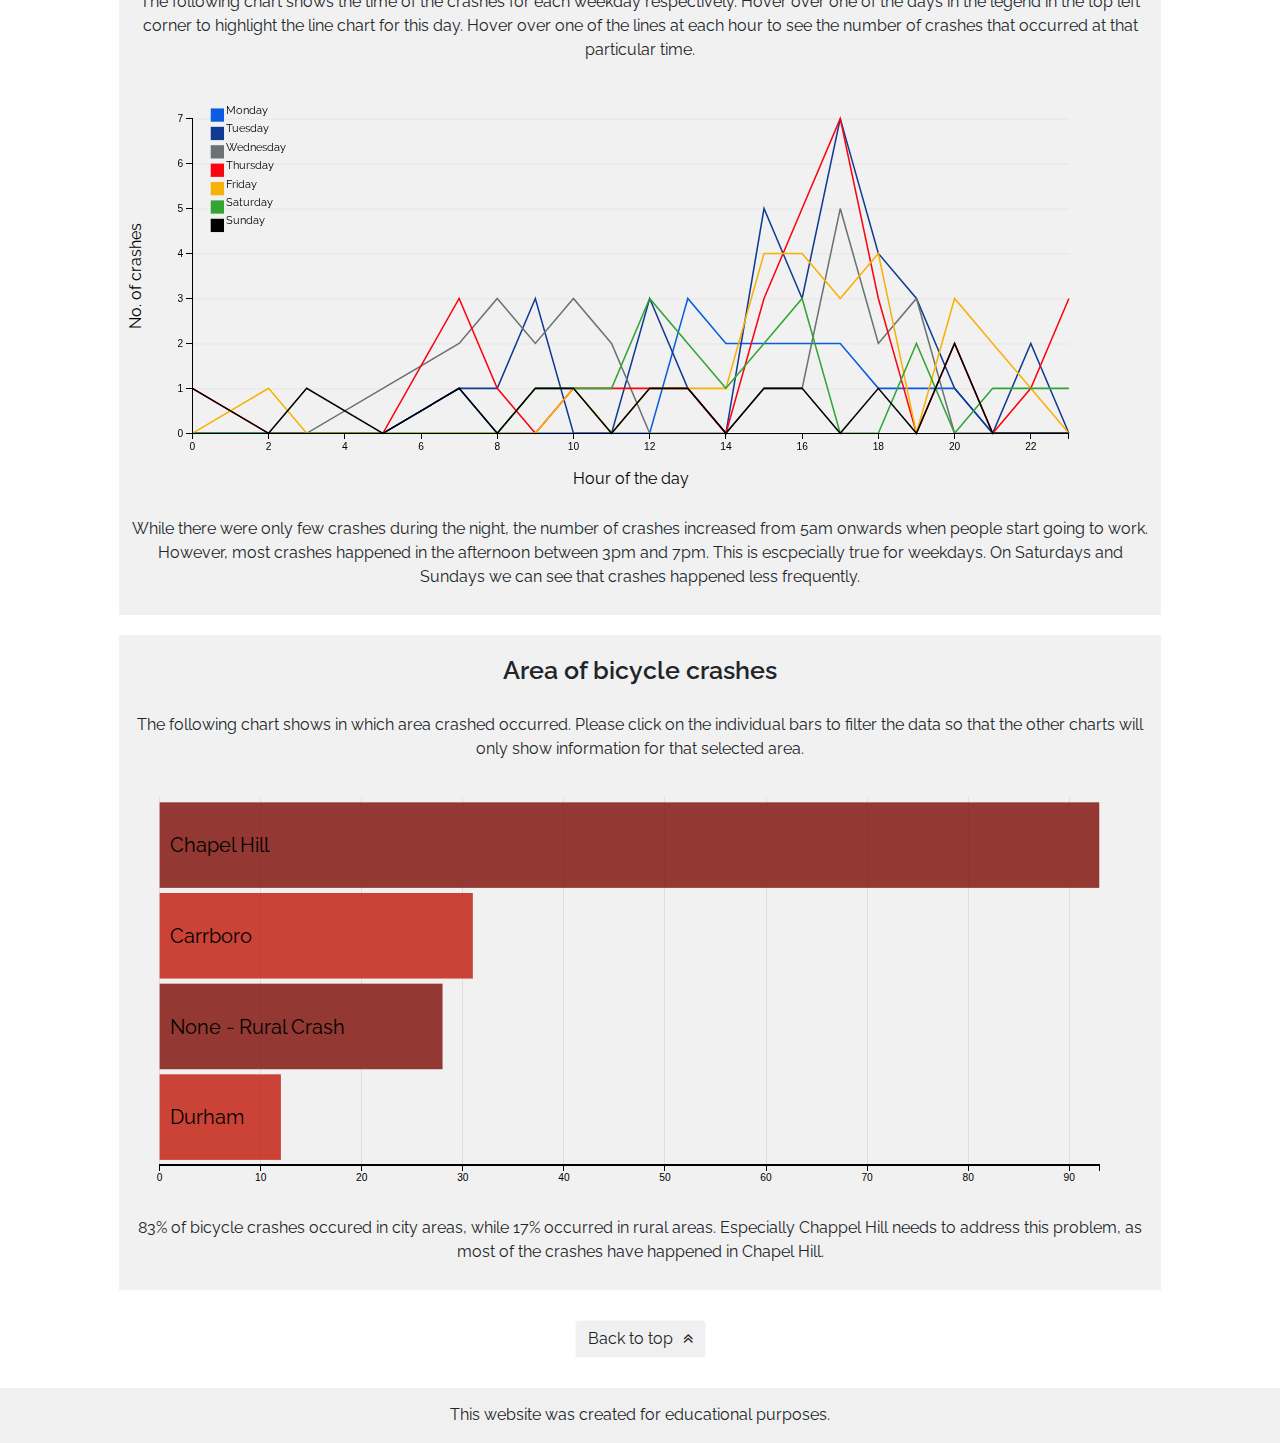
==== commit 00f70f94: "small updates" ====
--- a/index.html
+++ b/index.html
@@ -7,10 +7,11 @@
     <meta http-equiv="X-UA-Compatible" content="ie=edge">
     <title>Chapel Hill Bicycle crashes</title>
 
-    <link rel="stylesheet" href="https://stackpath.bootstrapcdn.com/bootstrap/4.3.1/css/bootstrap.min.css" type="text/css" />
-    <link rel="stylesheet" href="https://stackpath.bootstrapcdn.com/font-awesome/4.7.0/css/font-awesome.min.css" type="text/css" />
-    <link rel="stylesheet" href="assets/css/dc.min.css" type="text/css" />
-    <link rel="stylesheet" href="assets/css/style.css" type="text/css" />
+    <link rel="stylesheet" href="https://stackpath.bootstrapcdn.com/bootstrap/4.3.1/css/bootstrap.min.css" type="text/css">
+    <link rel="stylesheet" href="https://stackpath.bootstrapcdn.com/font-awesome/4.7.0/css/font-awesome.min.css" type="text/css">
+    <link href="https://fonts.googleapis.com/css?family=Raleway:400,500,600,700,800&display=swap" rel="stylesheet">
+    <link rel="stylesheet" href="assets/css/dc.min.css" type="text/css">
+    <link rel="stylesheet" href="assets/css/style.css" type="text/css">
     <link rel="shortcut icon" href="assets/images/town.png">
 
     <script src="assets/js/d3.min.js"></script>
@@ -53,10 +54,13 @@
                 <span class="help-close"><i class="fa fa-window-close" aria-hidden="true"></i></span>
             </div>
             <div class="help-content">
-                <p>Using interactive charts and statistical numbers this dashboard illustrates Chapel Hill's bicycle crashes between 2007-2013. By clicking onto a section of most of these charts the data can be filtered to that specific data segment. All
-                    other graphs will synchronize and also display data to the specific section. By clicking on multiple sections, the combined data results can be viewed across all charts.</p>
-                <p>The data can be reset at anytime by clicking the "Reset" button in the navigation bar on the top of the screen. It will be visible at any time, even as you scroll down the page.</p>
-                <p>The data was retrieved from <a target="_blank" href="https://catalog.data.gov/dataset/bicycle-crashes">Data.gov</a>, where the original data set can be found. Some columns of the data set were removed as they were not needed for this project.</p>
+                <p>Using interactive charts and statistical numbers this dashboard illustrates Chapel Hill's bicycle crashes between 2007-2013. By clicking onto a section of the charts the data can be filtered to that selected data segment. All other graphs
+                    will synchronize and also display data corresponding to the selected section. By clicking on multiple sections, the combined data results can be viewed across all charts.</p>
+                <p>For the composite line chart it is not possible to select data segments by clicking onto the chart. It is however possible to hover over each of the lines at each hour to see how many crashes occurred at that time of day. Additionally
+                    it is possible to hover over one of the days in the legend in the top left corner of the graph in order to highlight the line chart for that specific day.</p>
+                <p>The data can be reset at anytime by clicking the "Reset" button in the navigation bar on the top of the page. The button will be visible at any time, even as you scroll down the page.</p>
+                <p>For reasons of simplification a column for the time of day was added and some columns of the data set were removed as they were not needed for this project. The data was retrieved from <a target="_blank" href="https://catalog.data.gov/dataset/bicycle-crashes">Data.gov</a>,
+                    where the original data set can be found.</p>
             </div>
         </div>
     </div>
@@ -72,8 +76,12 @@
         <section class="container-fluid">
             <div class="container-fluid intro-container">
                 <div class="row justify-content-center">
-                    <p class="col-lg-10 col-md-12 introduction">This data set holds information about crashes involving bicyclists in the Chapel Hill Region of North Carolina in the US. The data comes from police-reported bicycle-motor vehicle and pedestrian-motor vehicle collisions that occurred
-                        on the public roadway network, public vehicular areas and private properties (if reported) from January 2007 through December 2013.</p>
+                    <div class="col-lg-10 col-md-12 introduction">
+                        <p>This dashboard illustrates a data set with information about crashes involving bicyclists in the Chapel Hill Region of North Carolina in the US. The data comes from police-reported bicycle-motor vehicle and pedestrian-motor vehicle
+                            collisions that occurred on the public roadway network, public vehicular areas and private properties (if reported) from January 2007 through December 2013.</p>
+                        <p>Following number and chart displays will give information for these crashes, especially interesting for cyclists and vehicle drivers from that region. By clicking on the interactive charts it is possible to analyse the data in
+                            greater detail. Please press the "Help" button on the top for more details.</p>
+                    </div>
                 </div>
             </div>
         </section>
@@ -85,7 +93,6 @@
                 <div class="row justify-content-center">
                     <div class="col-lg-3 col-md-12 stats-box">
                         <h2 class="stats-title">Total number of crashes between 2007-2013</h2>
-                        <!--<h3 class="stats-number">164</h3>-->
                         <div id="crash-number" class="stats-number"></div>
                         <p>There has been just over 23 bicycle crashes on average in Chapel Hill per year.</p>
                     </div>
@@ -187,9 +194,11 @@
                 <div class="row justify-content-center">
                     <div class="col-lg-10 col-md-12 graph-box">
                         <h2 class="chart-title">Time of crashes for each weekday</h2>
-                        <p class="chart-intro">The following chart shows the time of the crashes for each weekday respectively. Hover over one of the days in the legend in the top left corner to highlight the line chart for this day. Hover over one of the lines at each hour to see the number of crashes that occurred at that particular time.</p>
+                        <p class="chart-intro">The following chart shows the time of the crashes for each weekday respectively. Hover over one of the days in the legend in the top left corner to highlight the line chart for this day. Hover over one of the lines at each hour
+                            to see the number of crashes that occurred at that particular time.</p>
                         <div id="crash-time"></div>
-                        <p class="chart-description">While there were only few crashes during the night, the number of crashes increased from 5am onwards when people start going to work. However, most crashes happened in the afternoon between 3pm and 7pm. This is escpecially true for weekdays. On Saturdays and Sundays we can see that crashes happened less frequently.</p>
+                        <p class="chart-description">While there were only few crashes during the night, the number of crashes increased from 5am onwards when people start going to work. However, most crashes happened in the afternoon between 3pm and 7pm. This is escpecially true
+                            for weekdays. On Saturdays and Sundays we can see that crashes happened less frequently.</p>
                     </div>
                 </div>
             </div>
@@ -228,8 +237,6 @@
         </div>
     </footer>
 
-    <script src="https://code.jquery.com/jquery-3.3.1.slim.min.js" integrity="sha384-q8i/X+965DzO0rT7abK41JStQIAqVgRVzpbzo5smXKp4YfRvH+8abtTE1Pi6jizo" crossorigin="anonymous"></script>
-    <script src="https://stackpath.bootstrapcdn.com/bootstrap/4.1.3/js/bootstrap.min.js" integrity="sha384-ChfqqxuZUCnJSK3+MXmPNIyE6ZbWh2IMqE241rYiqJxyMiZ6OW/JmZQ5stwEULTy" crossorigin="anonymous"></script>
 </body>
 
 </html>
--- a/assets/css/style.css
+++ b/assets/css/style.css
@@ -1,5 +1,10 @@
 body {
     padding-top: 55px;
+    font-family: 'Raleway', sans-serif;
+}
+
+h1, h2, h3 {
+    font-weight: 600;
 }
 
 /* ************************************************** Navbar */
@@ -10,6 +15,10 @@
     height: 55px;
     background-color: rgb(240, 240, 240, 0.9);
     border: 0;
+}
+
+.navbar-brand {
+    font-weight: 500;
 }
 
 .navbar-brand img {
@@ -227,7 +236,6 @@
     font-size: 25px;
     padding-top: 10px;
     padding-bottom: 10px;
-    /*color: #C21807;*/
 }
 
 .chart-intro {
@@ -289,7 +297,7 @@
    }
 }
 
-@media (min-width:470px) {
+@media (min-width:488px) {
     .top-header {
         top: 87%;
     }
@@ -307,7 +315,7 @@
     }
 }
 
-@media (min-width:524px) {
+@media (min-width:555px) {
     .top-header {
         font-size: 28px;
         top: 86%;
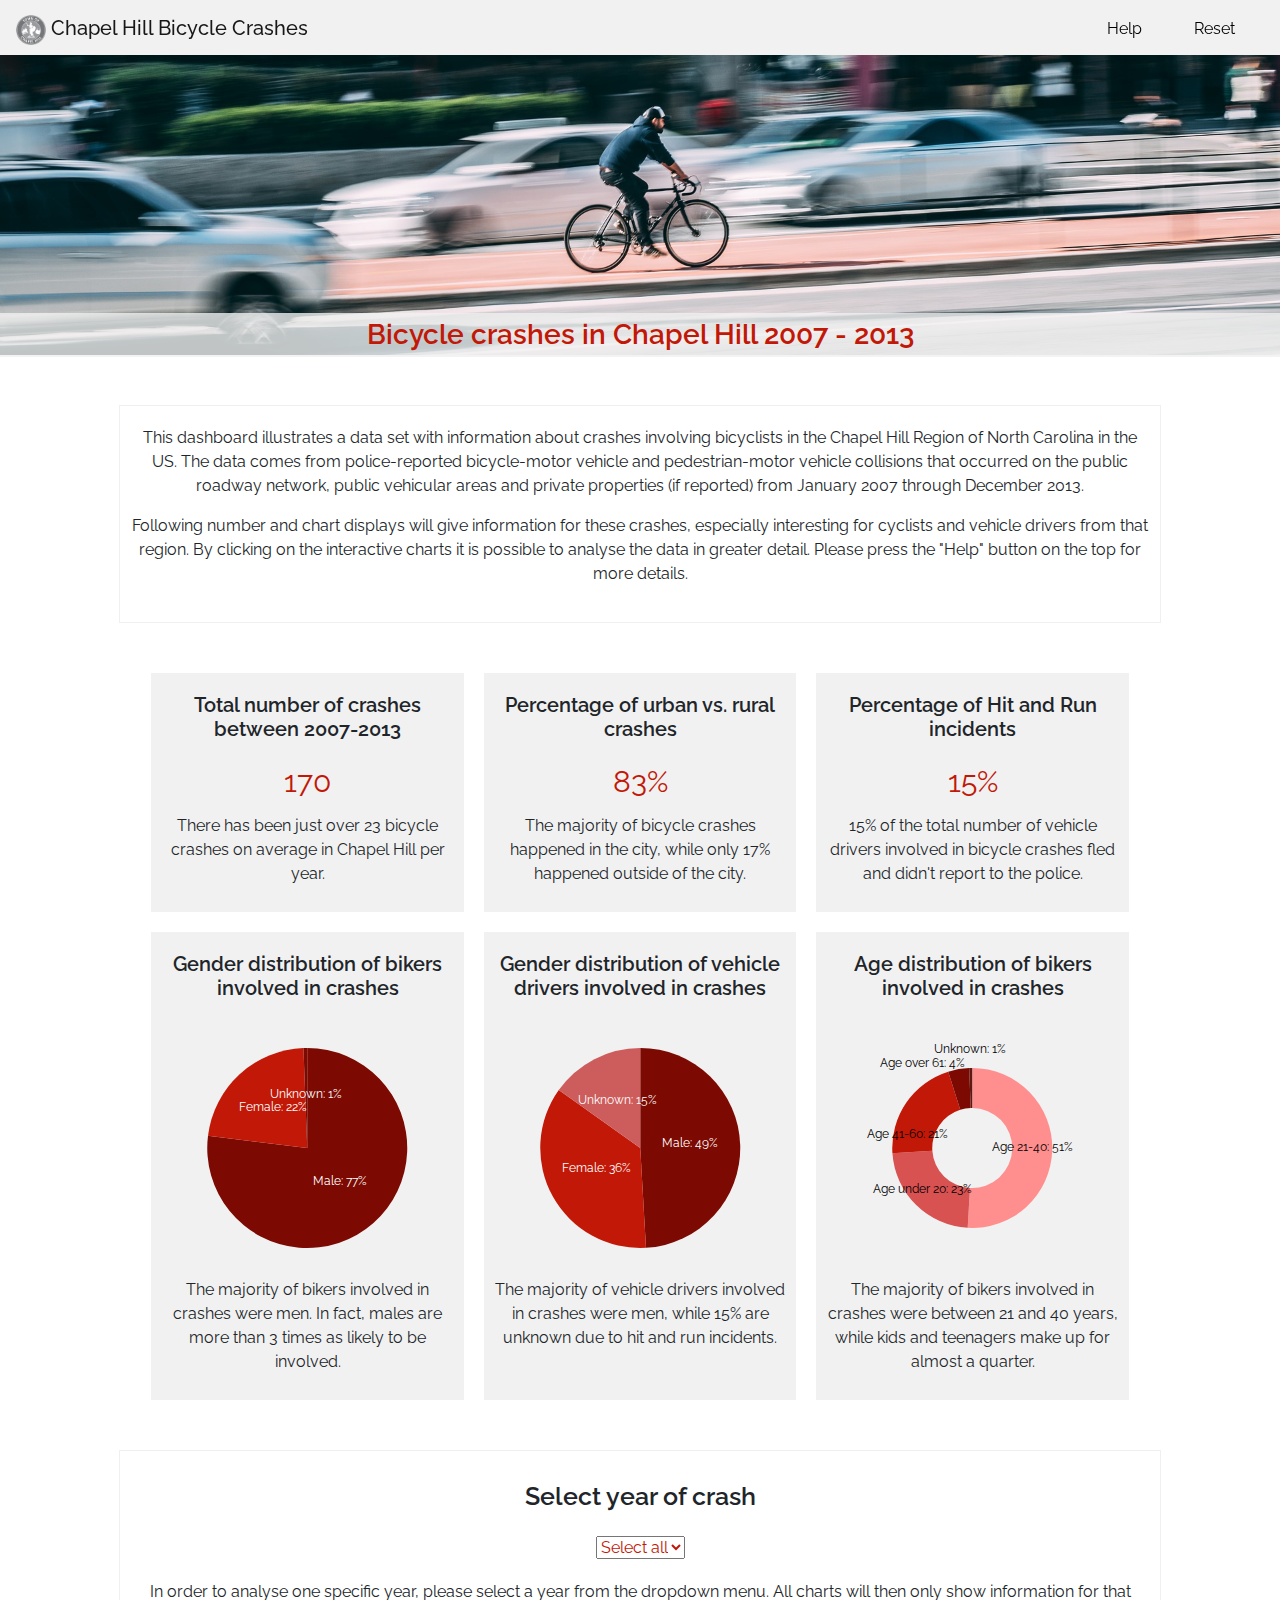
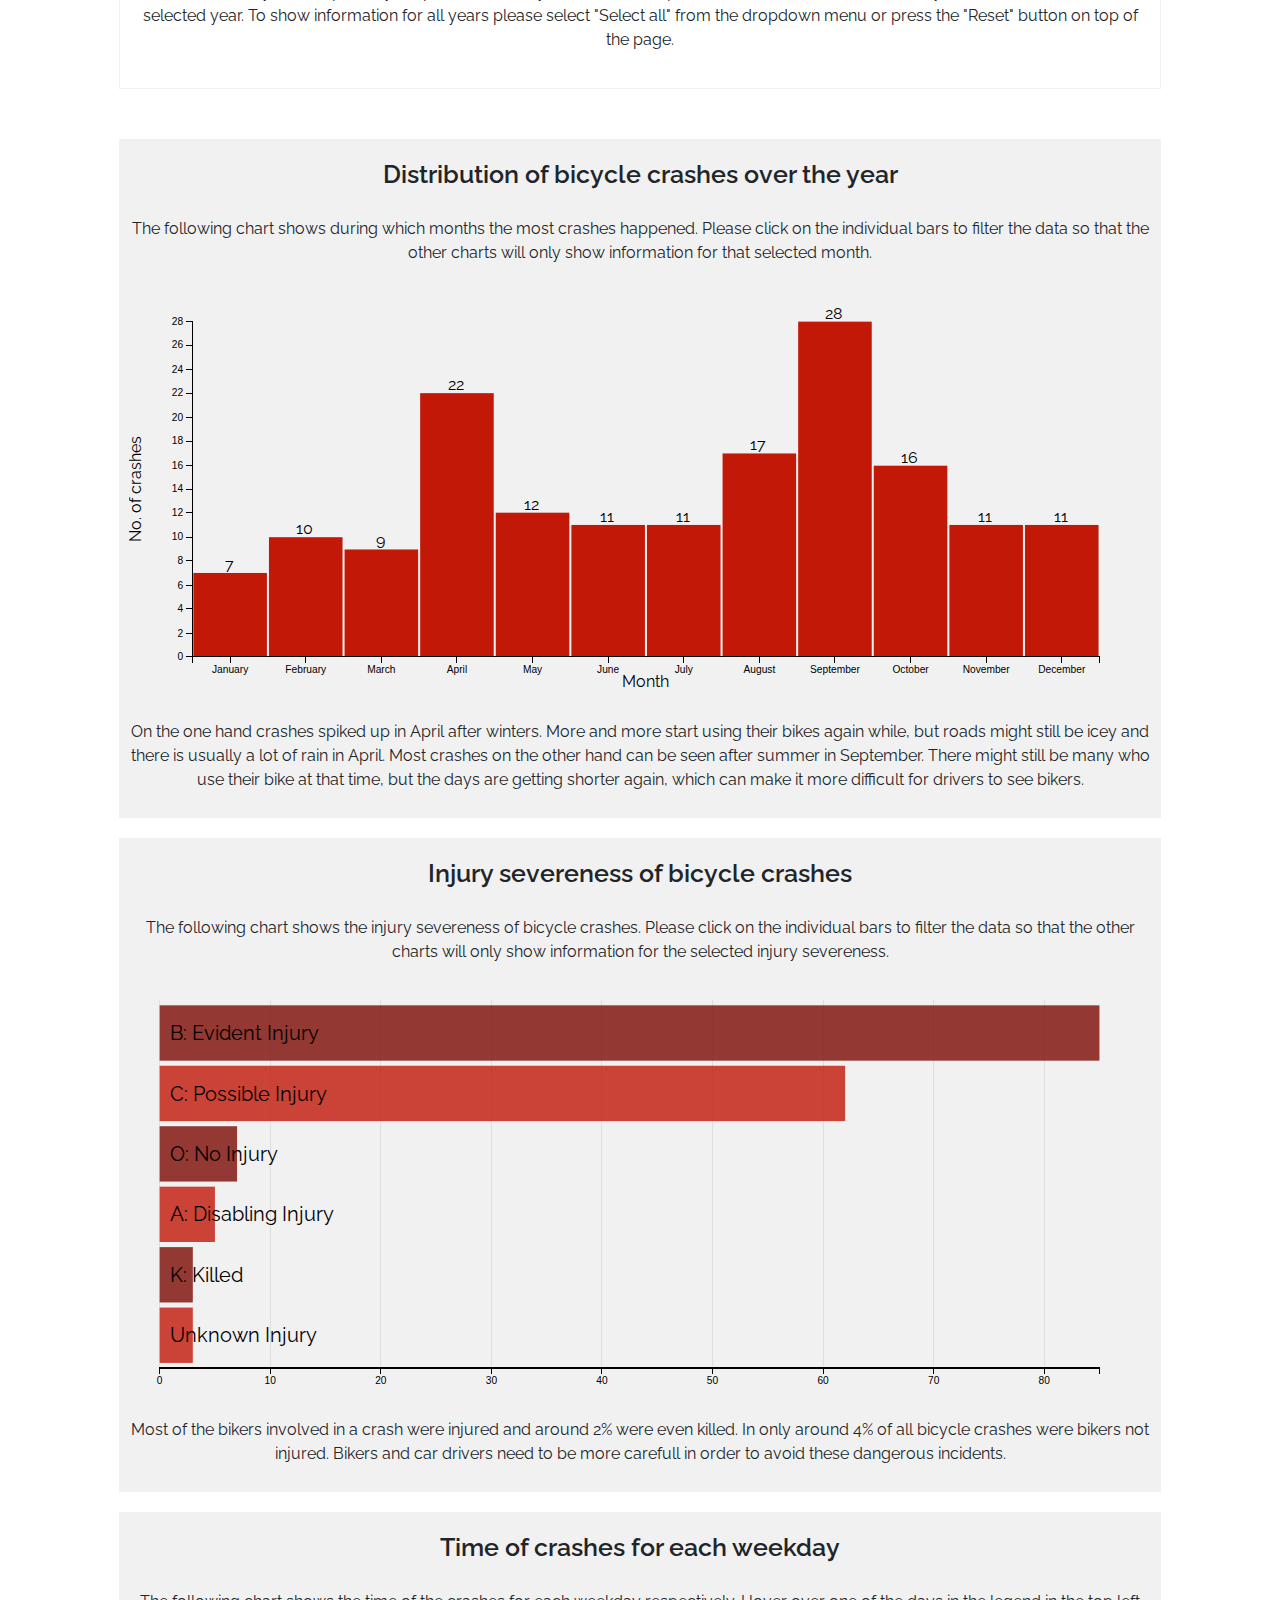
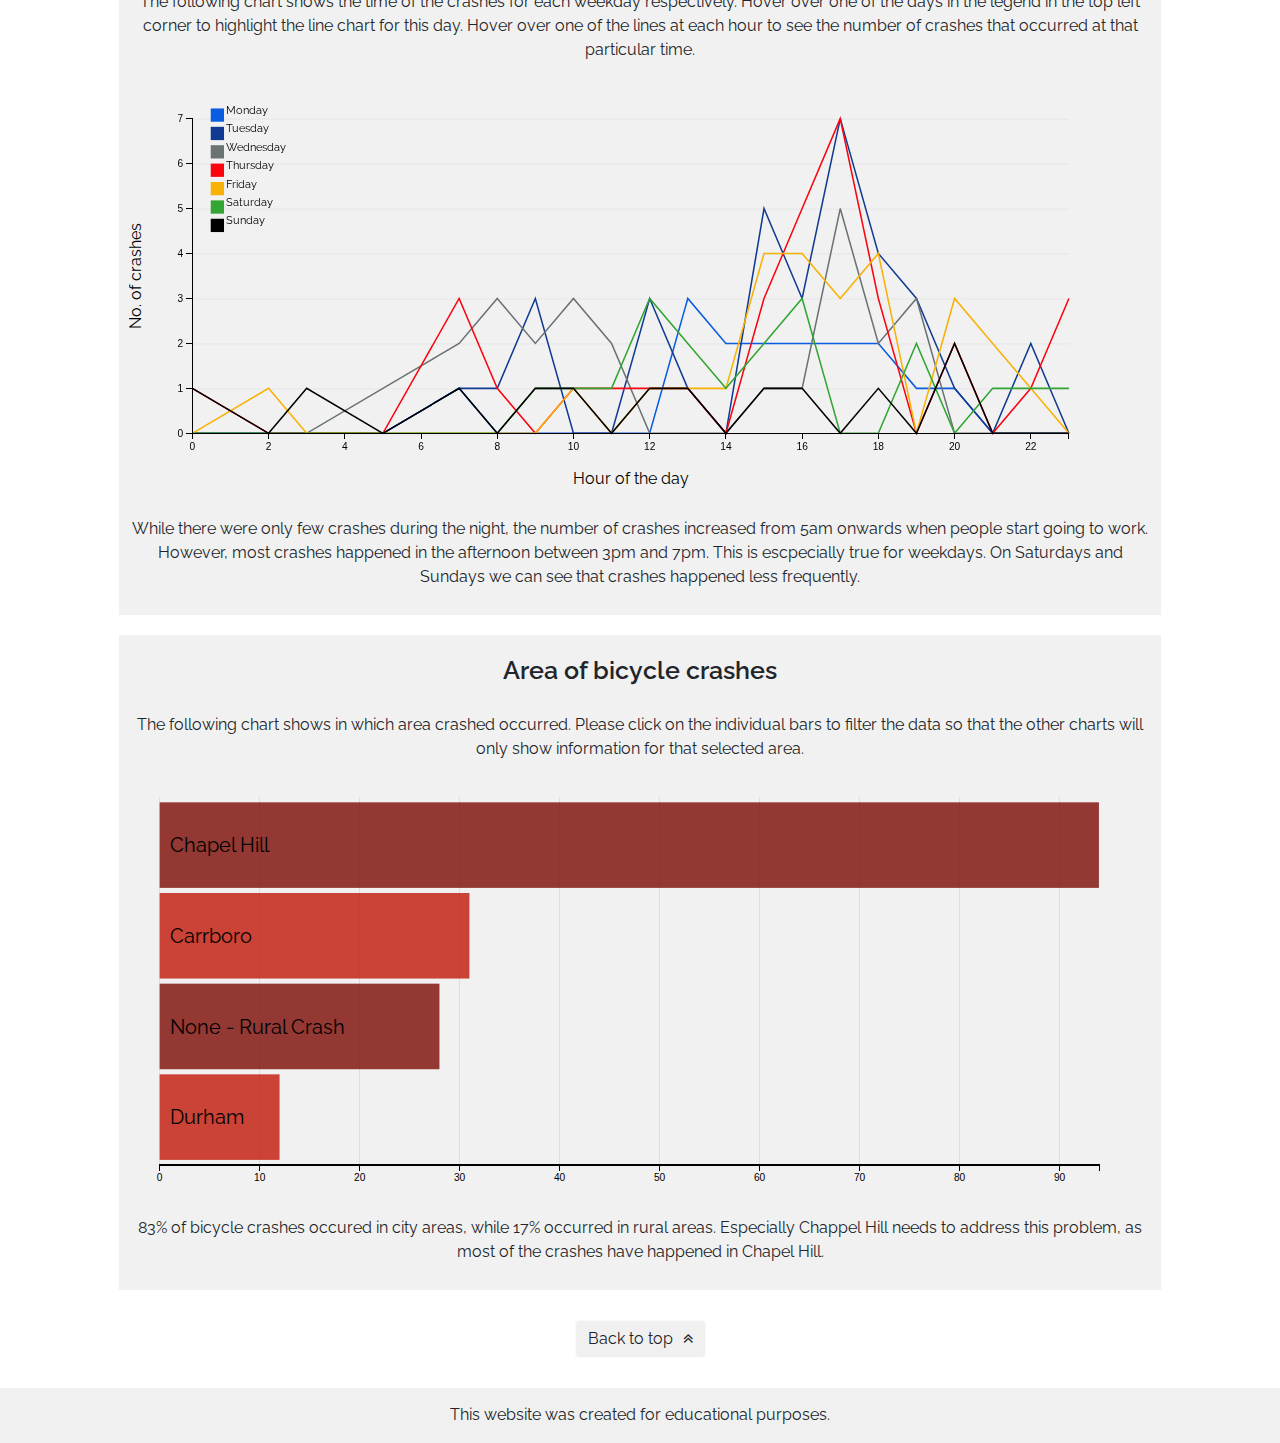
==== commit 1cfef61d: "small changes" ====
--- a/index.html
+++ b/index.html
@@ -59,8 +59,7 @@
                 <p>For the composite line chart it is not possible to select data segments by clicking onto the chart. It is however possible to hover over each of the lines at each hour to see how many crashes occurred at that time of day. Additionally
                     it is possible to hover over one of the days in the legend in the top left corner of the graph in order to highlight the line chart for that specific day.</p>
                 <p>The data can be reset at anytime by clicking the "Reset" button in the navigation bar on the top of the page. The button will be visible at any time, even as you scroll down the page.</p>
-                <p>For reasons of simplification a column for the time of day was added and some columns of the data set were removed as they were not needed for this project. The data was retrieved from <a target="_blank" href="https://catalog.data.gov/dataset/bicycle-crashes">Data.gov</a>,
-                    where the original data set can be found.</p>
+                <p>The data was retrieved from <a target="_blank" href="https://catalog.data.gov/dataset/bicycle-crashes">Data.gov</a>, where the original data set can be found. From this, columns with data worth inspecting were selected and make up the dataset for this dashboard.</p>
             </div>
         </div>
     </div>
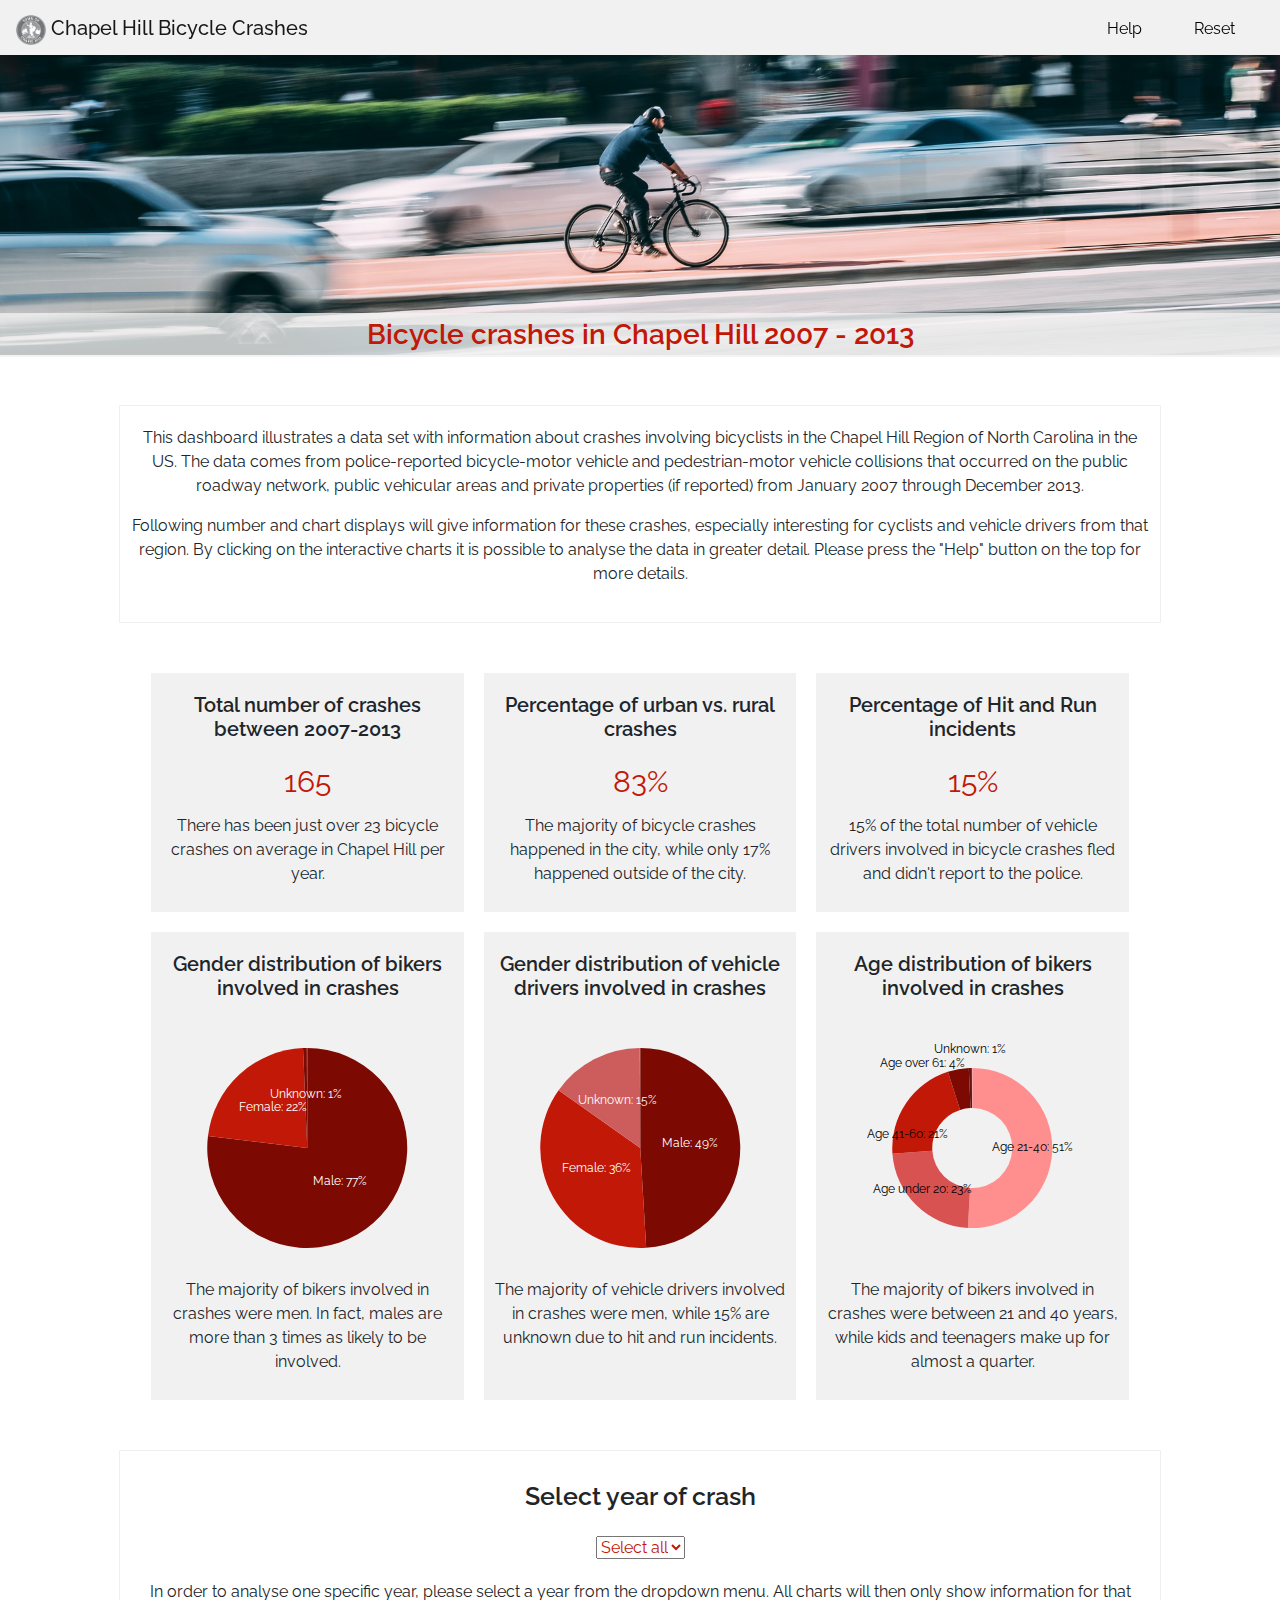
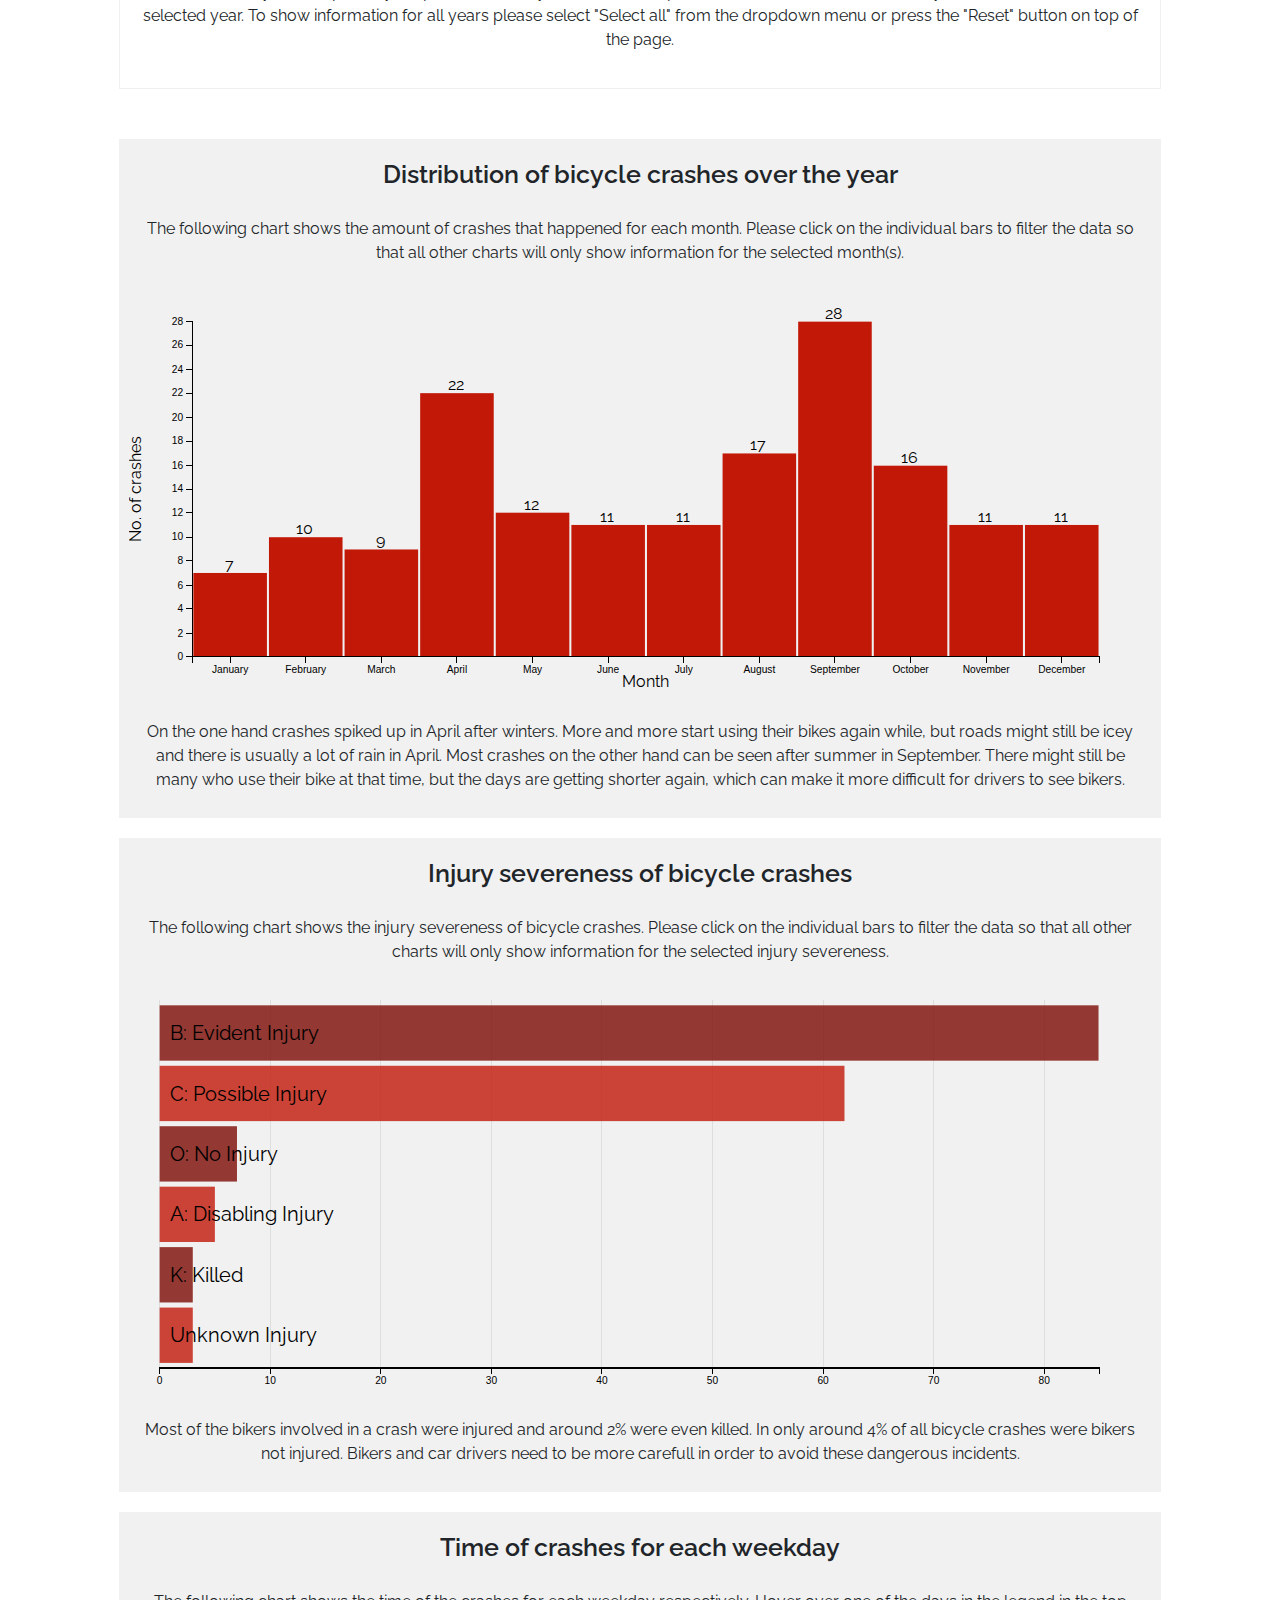
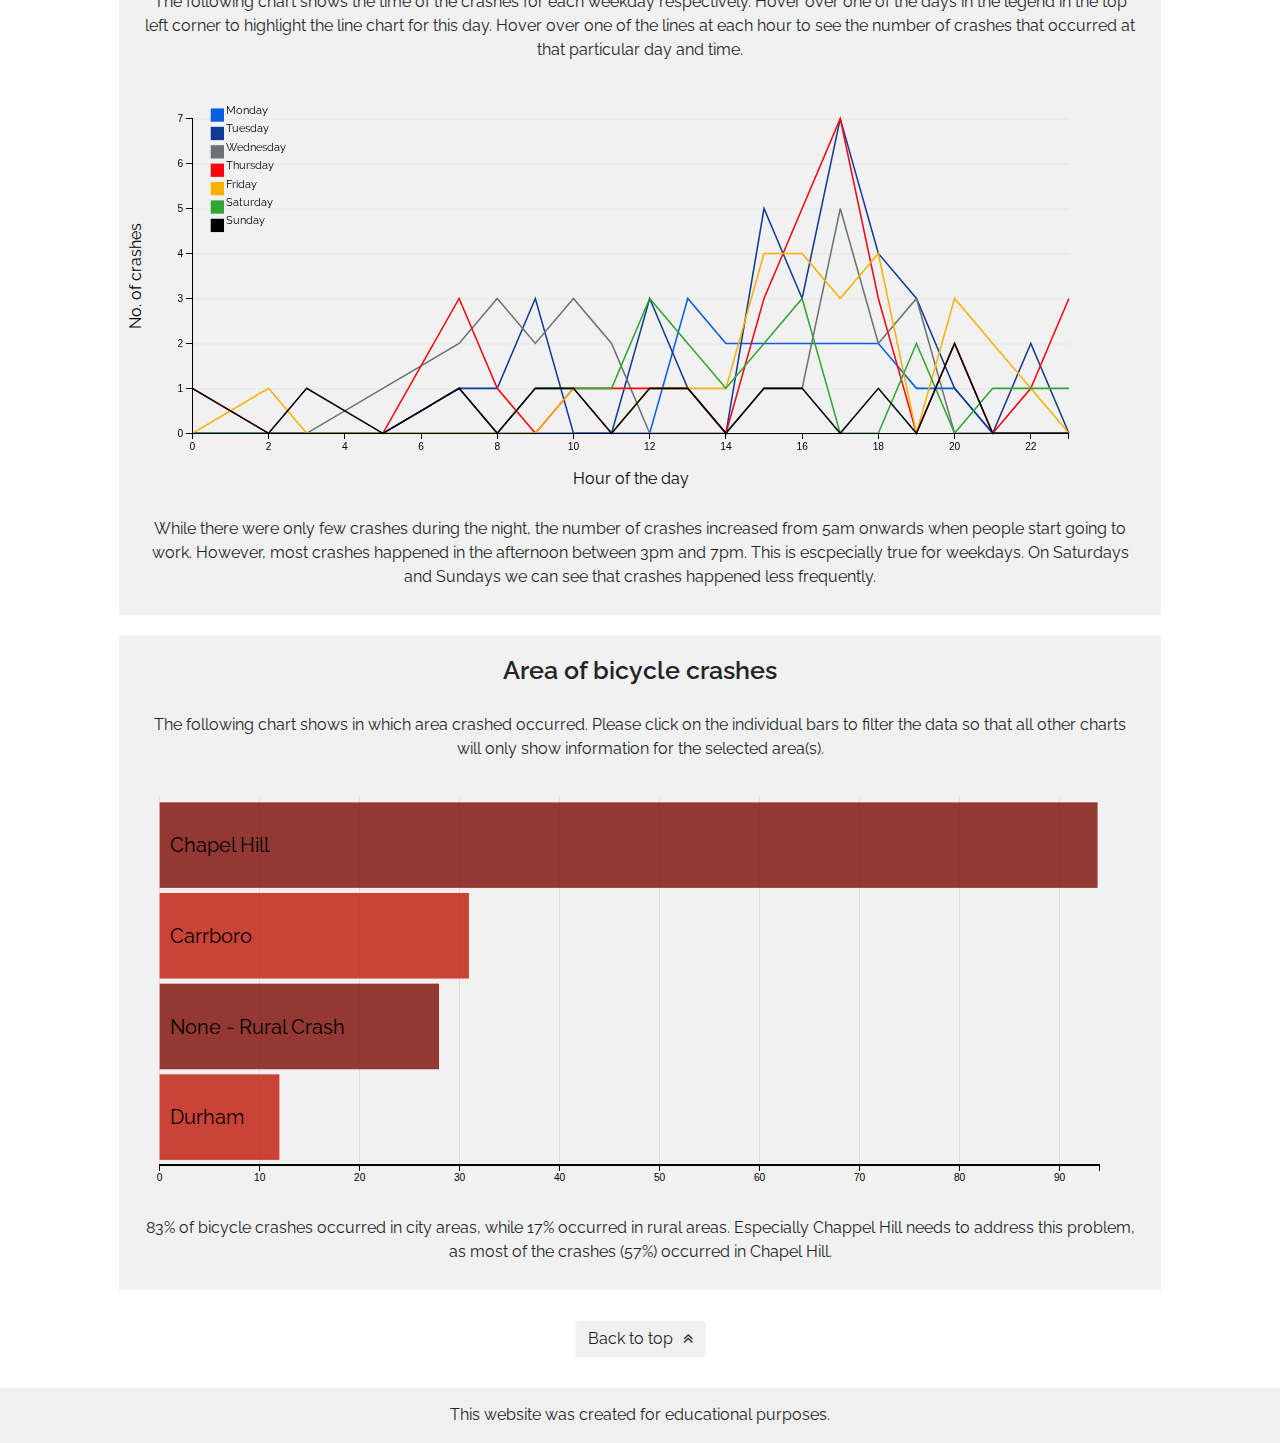
==== commit 2a8dd6a1: "last changes" ====
--- a/index.html
+++ b/index.html
@@ -159,7 +159,7 @@
                 <div class="row justify-content-center">
                     <div class="col-lg-10 col-md-12 graph-box">
                         <h2 class="chart-title">Distribution of bicycle crashes over the year</h2>
-                        <p class="chart-intro">The following chart shows during which months the most crashes happened. Please click on the individual bars to filter the data so that the other charts will only show information for that selected month.</p>
+                        <p class="chart-intro">The following chart shows the amount of crashes that happened for each month. Please click on the individual bars to filter the data so that all other charts will only show information for the selected month(s).</p>
                         <div id="crash-month"></div>
                         <p class="chart-description">On the one hand crashes spiked up in April after winters. More and more start using their bikes again while, but roads might still be icey and there is usually a lot of rain in April. Most crashes on the other hand can be seen
                             after summer in September. There might still be many who use their bike at that time, but the days are getting shorter again, which can make it more difficult for drivers to see bikers.</p>
@@ -176,7 +176,7 @@
                 <div class="row justify-content-center">
                     <div class="col-lg-10 col-md-12 graph-box">
                         <h2 class="chart-title">Injury severeness of bicycle crashes</h2>
-                        <p class="chart-intro">The following chart shows the injury severeness of bicycle crashes. Please click on the individual bars to filter the data so that the other charts will only show information for the selected injury severeness.</p>
+                        <p class="chart-intro">The following chart shows the injury severeness of bicycle crashes. Please click on the individual bars to filter the data so that all other charts will only show information for the selected injury severeness.</p>
                         <div id="crash-severeness"></div>
                         <p class="chart-description">Most of the bikers involved in a crash were injured and around 2% were even killed. In only around 4% of all bicycle crashes were bikers not injured. Bikers and car drivers need to be more carefull in order to avoid these dangerous
                             incidents.
@@ -194,7 +194,7 @@
                     <div class="col-lg-10 col-md-12 graph-box">
                         <h2 class="chart-title">Time of crashes for each weekday</h2>
                         <p class="chart-intro">The following chart shows the time of the crashes for each weekday respectively. Hover over one of the days in the legend in the top left corner to highlight the line chart for this day. Hover over one of the lines at each hour
-                            to see the number of crashes that occurred at that particular time.</p>
+                            to see the number of crashes that occurred at that particular day and time.</p>
                         <div id="crash-time"></div>
                         <p class="chart-description">While there were only few crashes during the night, the number of crashes increased from 5am onwards when people start going to work. However, most crashes happened in the afternoon between 3pm and 7pm. This is escpecially true
                             for weekdays. On Saturdays and Sundays we can see that crashes happened less frequently.</p>
@@ -210,9 +210,9 @@
                 <div class="row justify-content-center">
                     <div class="col-lg-10 col-md-12 graph-box">
                         <h2 class="chart-title">Area of bicycle crashes</h2>
-                        <p class="chart-intro">The following chart shows in which area crashed occurred. Please click on the individual bars to filter the data so that the other charts will only show information for that selected area.</p>
+                        <p class="chart-intro">The following chart shows in which area crashed occurred. Please click on the individual bars to filter the data so that all other charts will only show information for the selected area(s).</p>
                         <div id="crash-area"></div>
-                        <p class="chart-description">83% of bicycle crashes occured in city areas, while 17% occurred in rural areas. Especially Chappel Hill needs to address this problem, as most of the crashes have happened in Chapel Hill.</p>
+                        <p class="chart-description">83% of bicycle crashes occurred in city areas, while 17% occurred in rural areas. Especially Chappel Hill needs to address this problem, as most of the crashes (57%) occurred in Chapel Hill.</p>
                     </div>
                 </div>
             </div>
--- a/assets/css/style.css
+++ b/assets/css/style.css
@@ -235,12 +235,10 @@
 .chart-title {
     font-size: 25px;
     padding-top: 10px;
-    padding-bottom: 10px;
-}
+    padding-bottom: 10px;}
 
 .chart-intro {
-    padding-top: 10px;
-    padding-bottom: 10px;
+    padding: 10px 0px;
 }
 
 .chart-description {
@@ -320,6 +318,12 @@
         font-size: 28px;
         top: 86%;
     }
+    .chart-intro {
+        padding: 10px 15px;
+    }
+    .chart-description {
+        padding: 20px 15px 0px;
+    }
 }
 
 @media (min-width:1030px) {
